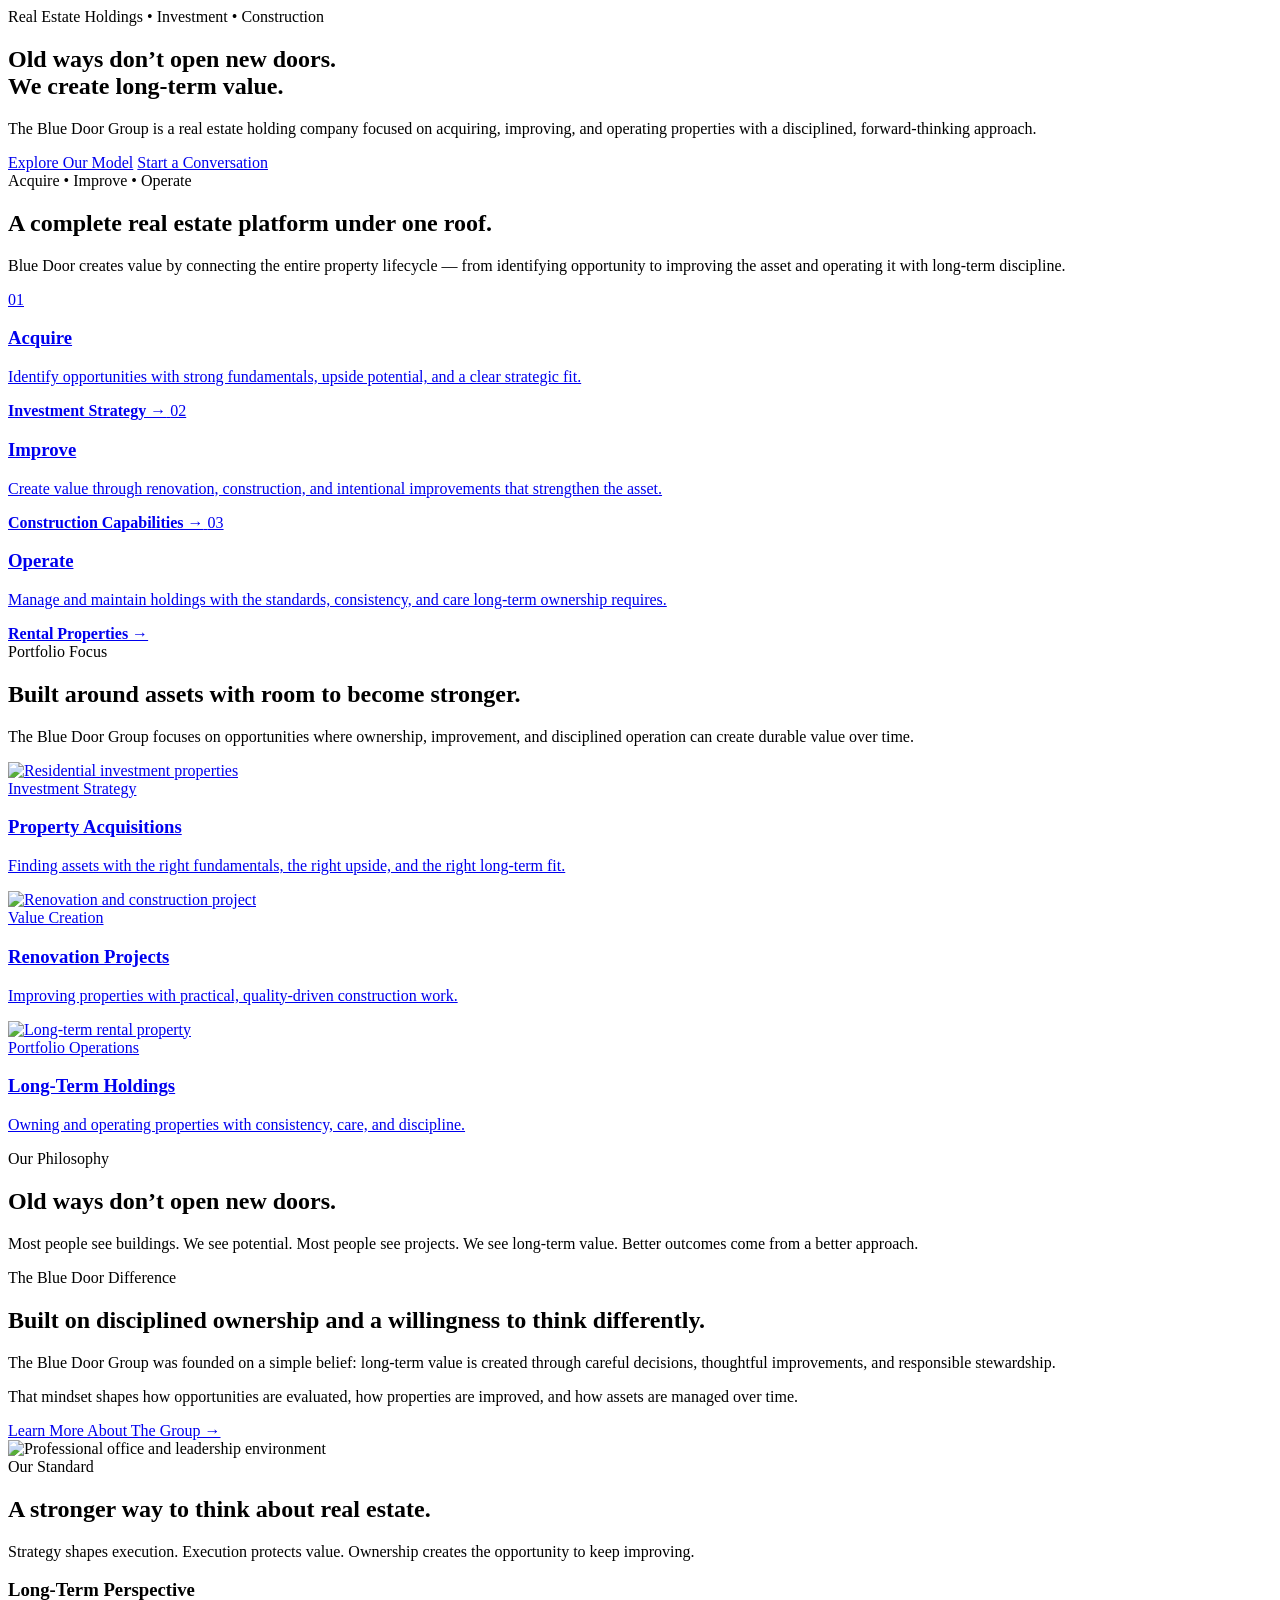
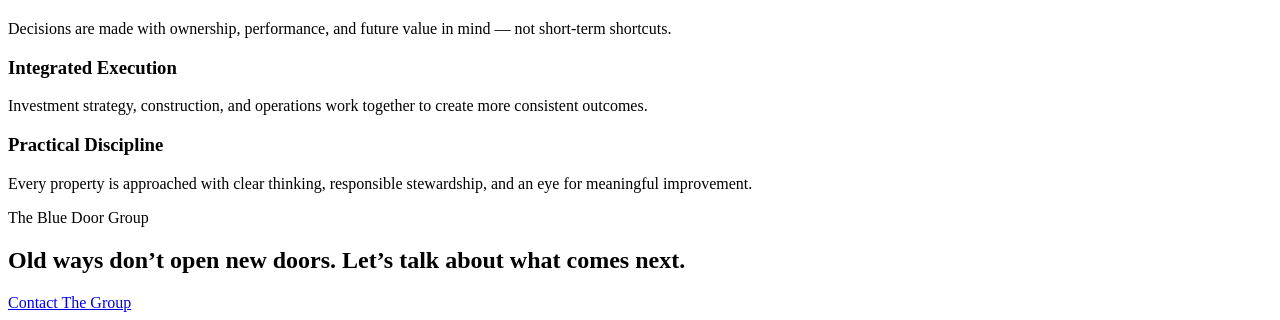
==== index.html @ 1cc9af49 "Refine homepage flow and positioning" ====
<!-- ===== PART 1 START: INDEX.HTML ===== -->
<!DOCTYPE html>
<html lang="en">
<head>
  <meta charset="UTF-8" />
  <meta name="viewport" content="width=device-width, initial-scale=1.0" />
  <title>The Blue Door Group | Real Estate Holdings, Investment & Construction</title>
  <meta name="description" content="The Blue Door Group is a real estate holding company focused on acquiring, improving, and operating properties for long-term value. Old ways don't open new doors." />
  <link rel="stylesheet" href="/thebluedoorgroups/assets/css/styles.css" />
</head>
<body>
  <div id="site-nav"></div>

  <main>
    <section class="hero hero-home">
      <div class="hero-bg"></div>
      <div class="hero-overlay"></div>
      <div class="container hero-content">
        <div class="eyebrow">Real Estate Holdings • Investment • Construction</div>
        <h1><span class="hero-kicker">Old ways don’t open new doors.</span><br>We create long-term value.</h1>
        <p>The Blue Door Group is a real estate holding company focused on acquiring, improving, and operating properties with a disciplined, forward-thinking approach.</p>
        <div class="hero-actions">
          <a href="#model" class="btn btn-primary">Explore Our Model</a>
          <a href="/thebluedoorgroups/contact/" class="btn btn-secondary">Start a Conversation</a>
        </div>
      </div>
    </section>

    <section id="model" class="model-section">
      <div class="container">
        <div class="section-heading centered-heading">
          <span class="eyebrow">Acquire • Improve • Operate</span>
          <h2>A complete real estate platform under one roof.</h2>
          <p>Blue Door creates value by connecting the entire property lifecycle — from identifying opportunity to improving the asset and operating it with long-term discipline.</p>
        </div>
        <div class="model-grid">
          <a href="/thebluedoorgroups/investing/" class="model-card">
            <span>01</span>
            <h3>Acquire</h3>
            <p>Identify opportunities with strong fundamentals, upside potential, and a clear strategic fit.</p>
            <strong>Investment Strategy →</strong>
          </a>
          <a href="/thebluedoorgroups/construction/" class="model-card featured-model">
            <span>02</span>
            <h3>Improve</h3>
            <p>Create value through renovation, construction, and intentional improvements that strengthen the asset.</p>
            <strong>Construction Capabilities →</strong>
          </a>
          <a href="/thebluedoorgroups/rentals/" class="model-card">
            <span>03</span>
            <h3>Operate</h3>
            <p>Manage and maintain holdings with the standards, consistency, and care long-term ownership requires.</p>
            <strong>Rental Properties →</strong>
          </a>
        </div>
      </div>
    </section>

    <section class="section light portfolio-section">
      <div class="container">
        <div class="section-heading">
          <span class="eyebrow">Portfolio Focus</span>
          <h2>Built around assets with room to become stronger.</h2>
          <p>The Blue Door Group focuses on opportunities where ownership, improvement, and disciplined operation can create durable value over time.</p>
        </div>
        <div class="portfolio-grid">
          <a href="/thebluedoorgroups/investing/" class="portfolio-card large-card">
            <img src="https://images.unsplash.com/photo-1448630360428-65456885c650?auto=format&fit=crop&w=1600&q=80" alt="Residential investment properties">
            <div><span>Investment Strategy</span><h3>Property Acquisitions</h3><p>Finding assets with the right fundamentals, the right upside, and the right long-term fit.</p></div>
          </a>
          <a href="/thebluedoorgroups/construction/" class="portfolio-card">
            <img src="https://images.unsplash.com/photo-1504307651254-35680f356dfd?auto=format&fit=crop&w=1200&q=80" alt="Renovation and construction project">
            <div><span>Value Creation</span><h3>Renovation Projects</h3><p>Improving properties with practical, quality-driven construction work.</p></div>
          </a>
          <a href="/thebluedoorgroups/rentals/" class="portfolio-card">
            <img src="https://images.unsplash.com/photo-1600585154526-990dced4db0d?auto=format&fit=crop&w=1200&q=80" alt="Long-term rental property">
            <div><span>Portfolio Operations</span><h3>Long-Term Holdings</h3><p>Owning and operating properties with consistency, care, and discipline.</p></div>
          </a>
        </div>
      </div>
    </section>

    <section class="quote-feature">
      <div class="quote-feature-bg"></div>
      <div class="container quote-feature-content">
        <span class="eyebrow">Our Philosophy</span>
        <h2>Old ways don’t open new doors.</h2>
        <p>Most people see buildings. We see potential. Most people see projects. We see long-term value. Better outcomes come from a better approach.</p>
      </div>
    </section>

    <section class="section leadership-section">
      <div class="container leadership-grid">
        <div class="leadership-copy">
          <span class="eyebrow">The Blue Door Difference</span>
          <h2>Built on disciplined ownership and a willingness to think differently.</h2>
          <p>The Blue Door Group was founded on a simple belief: long-term value is created through careful decisions, thoughtful improvements, and responsible stewardship.</p>
          <p>That mindset shapes how opportunities are evaluated, how properties are improved, and how assets are managed over time.</p>
          <a href="/thebluedoorgroups/about/" class="text-link">Learn More About The Group →</a>
        </div>
        <div class="leadership-image">
          <img src="https://images.unsplash.com/photo-1497366811353-6870744d04b2?auto=format&fit=crop&w=1400&q=80" alt="Professional office and leadership environment">
        </div>
      </div>
    </section>

    <section class="section standards-section">
      <div class="container">
        <div class="section-heading centered-heading">
          <span class="eyebrow">Our Standard</span>
          <h2>A stronger way to think about real estate.</h2>
          <p>Strategy shapes execution. Execution protects value. Ownership creates the opportunity to keep improving.</p>
        </div>
        <div class="trust-grid">
          <div class="trust-card"><h3>Long-Term Perspective</h3><p>Decisions are made with ownership, performance, and future value in mind — not short-term shortcuts.</p></div>
          <div class="trust-card"><h3>Integrated Execution</h3><p>Investment strategy, construction, and operations work together to create more consistent outcomes.</p></div>
          <div class="trust-card"><h3>Practical Discipline</h3><p>Every property is approached with clear thinking, responsible stewardship, and an eye for meaningful improvement.</p></div>
        </div>
      </div>
    </section>

    <section class="cta-band">
      <div class="container cta-inner">
        <div>
          <span class="eyebrow">The Blue Door Group</span>
          <h2>Old ways don’t open new doors. Let’s talk about what comes next.</h2>
        </div>
        <a href="/thebluedoorgroups/contact/" class="btn btn-primary">Contact The Group</a>
      </div>
    </section>
  </main>

  <div id="site-footer"></div>
  <script src="/thebluedoorgroups/assets/js/main.js"></script>
</body>
</html>
<!-- ===== PART 1 END ===== -->
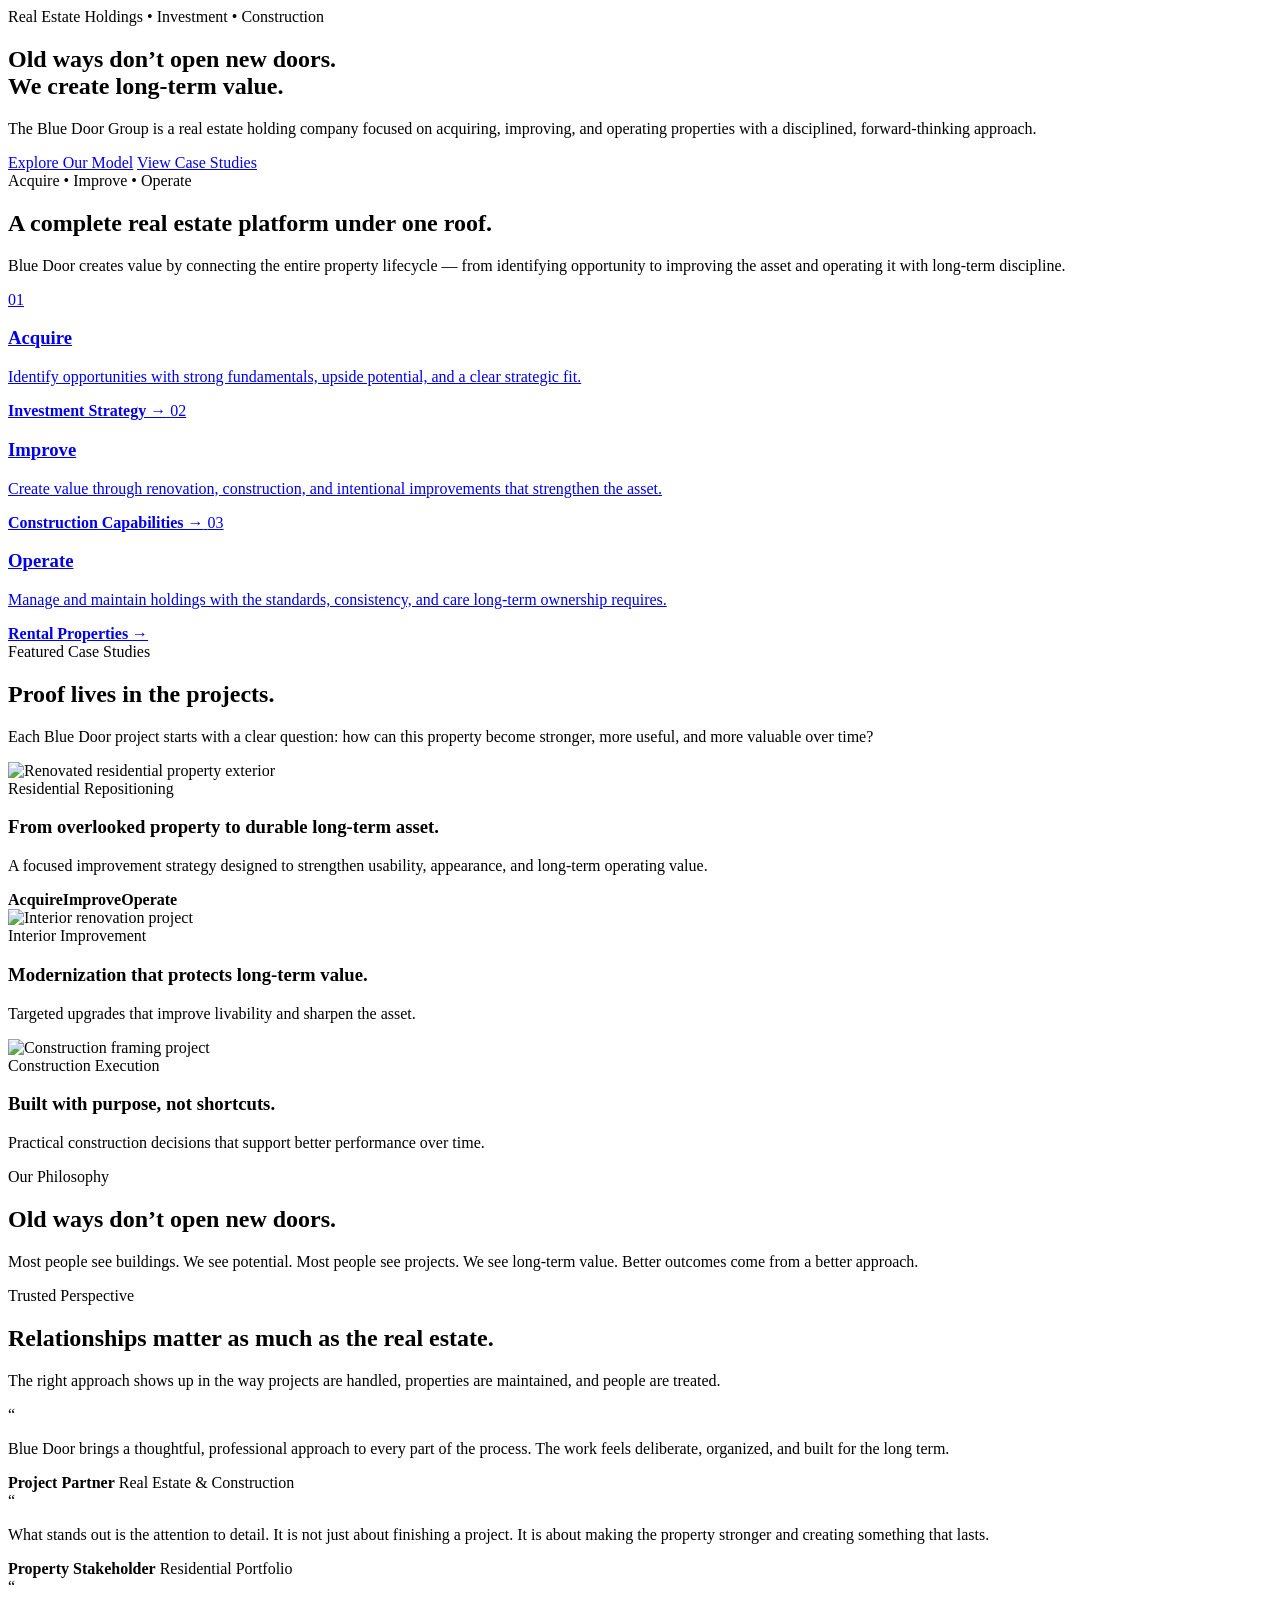
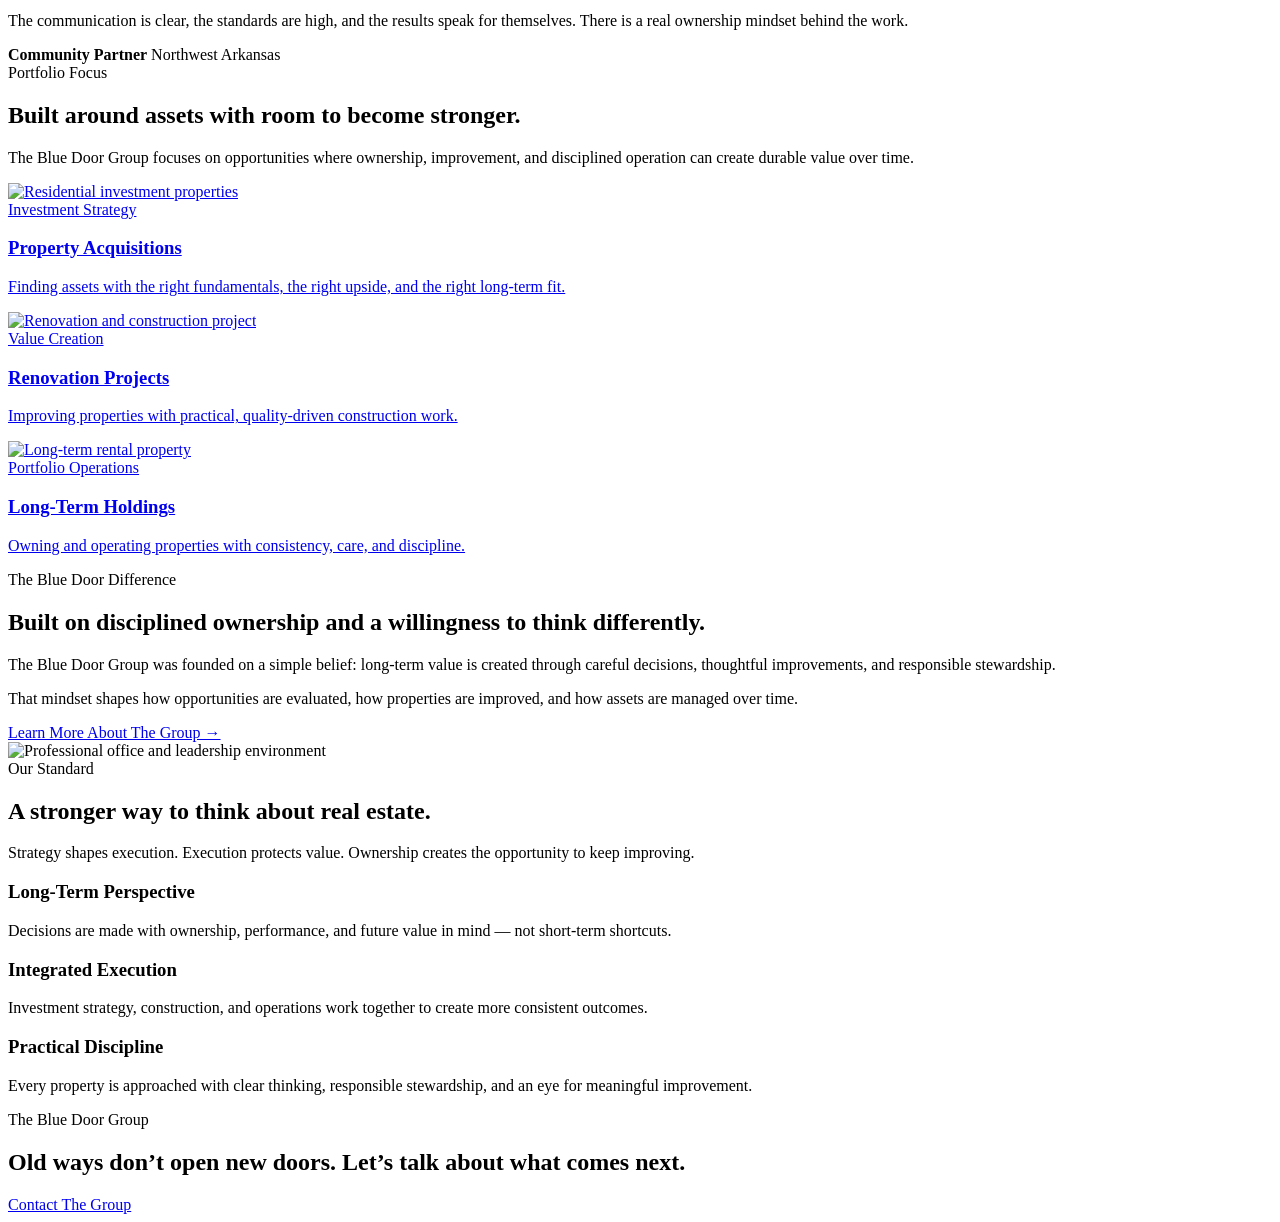
==== commit d9c71492: "Add case studies and testimonials to homepage" ====
--- a/index.html
+++ b/index.html
@@ -21,7 +21,7 @@
         <p>The Blue Door Group is a real estate holding company focused on acquiring, improving, and operating properties with a disciplined, forward-thinking approach.</p>
         <div class="hero-actions">
           <a href="#model" class="btn btn-primary">Explore Our Model</a>
-          <a href="/thebluedoorgroups/contact/" class="btn btn-secondary">Start a Conversation</a>
+          <a href="#case-studies" class="btn btn-secondary">View Case Studies</a>
         </div>
       </div>
     </section>
@@ -56,26 +56,42 @@
       </div>
     </section>
 
-    <section class="section light portfolio-section">
+    <section id="case-studies" class="section case-studies-section">
       <div class="container">
         <div class="section-heading">
-          <span class="eyebrow">Portfolio Focus</span>
-          <h2>Built around assets with room to become stronger.</h2>
-          <p>The Blue Door Group focuses on opportunities where ownership, improvement, and disciplined operation can create durable value over time.</p>
-        </div>
-        <div class="portfolio-grid">
-          <a href="/thebluedoorgroups/investing/" class="portfolio-card large-card">
-            <img src="https://images.unsplash.com/photo-1448630360428-65456885c650?auto=format&fit=crop&w=1600&q=80" alt="Residential investment properties">
-            <div><span>Investment Strategy</span><h3>Property Acquisitions</h3><p>Finding assets with the right fundamentals, the right upside, and the right long-term fit.</p></div>
-          </a>
-          <a href="/thebluedoorgroups/construction/" class="portfolio-card">
-            <img src="https://images.unsplash.com/photo-1504307651254-35680f356dfd?auto=format&fit=crop&w=1200&q=80" alt="Renovation and construction project">
-            <div><span>Value Creation</span><h3>Renovation Projects</h3><p>Improving properties with practical, quality-driven construction work.</p></div>
-          </a>
-          <a href="/thebluedoorgroups/rentals/" class="portfolio-card">
-            <img src="https://images.unsplash.com/photo-1600585154526-990dced4db0d?auto=format&fit=crop&w=1200&q=80" alt="Long-term rental property">
-            <div><span>Portfolio Operations</span><h3>Long-Term Holdings</h3><p>Owning and operating properties with consistency, care, and discipline.</p></div>
-          </a>
+          <span class="eyebrow">Featured Case Studies</span>
+          <h2>Proof lives in the projects.</h2>
+          <p>Each Blue Door project starts with a clear question: how can this property become stronger, more useful, and more valuable over time?</p>
+        </div>
+        <div class="case-grid">
+          <article class="case-card case-card-large">
+            <img src="https://images.unsplash.com/photo-1572120360610-d971b9d7767c?auto=format&fit=crop&w=1500&q=80" alt="Renovated residential property exterior">
+            <div class="case-overlay"></div>
+            <div class="case-content">
+              <span>Residential Repositioning</span>
+              <h3>From overlooked property to durable long-term asset.</h3>
+              <p>A focused improvement strategy designed to strengthen usability, appearance, and long-term operating value.</p>
+              <div class="case-meta"><strong>Acquire</strong><strong>Improve</strong><strong>Operate</strong></div>
+            </div>
+          </article>
+          <article class="case-card">
+            <img src="https://images.unsplash.com/photo-1505693416388-ac5ce068fe85?auto=format&fit=crop&w=1200&q=80" alt="Interior renovation project">
+            <div class="case-overlay"></div>
+            <div class="case-content">
+              <span>Interior Improvement</span>
+              <h3>Modernization that protects long-term value.</h3>
+              <p>Targeted upgrades that improve livability and sharpen the asset.</p>
+            </div>
+          </article>
+          <article class="case-card">
+            <img src="https://images.unsplash.com/photo-1503387762-592deb58ef4e?auto=format&fit=crop&w=1200&q=80" alt="Construction framing project">
+            <div class="case-overlay"></div>
+            <div class="case-content">
+              <span>Construction Execution</span>
+              <h3>Built with purpose, not shortcuts.</h3>
+              <p>Practical construction decisions that support better performance over time.</p>
+            </div>
+          </article>
         </div>
       </div>
     </section>
@@ -86,6 +102,60 @@
         <span class="eyebrow">Our Philosophy</span>
         <h2>Old ways don’t open new doors.</h2>
         <p>Most people see buildings. We see potential. Most people see projects. We see long-term value. Better outcomes come from a better approach.</p>
+      </div>
+    </section>
+
+    <section class="section testimonials-section">
+      <div class="container">
+        <div class="section-heading centered-heading">
+          <span class="eyebrow">Trusted Perspective</span>
+          <h2>Relationships matter as much as the real estate.</h2>
+          <p>The right approach shows up in the way projects are handled, properties are maintained, and people are treated.</p>
+        </div>
+        <div class="testimonial-grid">
+          <article class="testimonial-card">
+            <div class="quote-mark">“</div>
+            <p>Blue Door brings a thoughtful, professional approach to every part of the process. The work feels deliberate, organized, and built for the long term.</p>
+            <strong>Project Partner</strong>
+            <span>Real Estate & Construction</span>
+          </article>
+          <article class="testimonial-card featured-testimonial">
+            <div class="quote-mark">“</div>
+            <p>What stands out is the attention to detail. It is not just about finishing a project. It is about making the property stronger and creating something that lasts.</p>
+            <strong>Property Stakeholder</strong>
+            <span>Residential Portfolio</span>
+          </article>
+          <article class="testimonial-card">
+            <div class="quote-mark">“</div>
+            <p>The communication is clear, the standards are high, and the results speak for themselves. There is a real ownership mindset behind the work.</p>
+            <strong>Community Partner</strong>
+            <span>Northwest Arkansas</span>
+          </article>
+        </div>
+      </div>
+    </section>
+
+    <section class="section light portfolio-section">
+      <div class="container">
+        <div class="section-heading">
+          <span class="eyebrow">Portfolio Focus</span>
+          <h2>Built around assets with room to become stronger.</h2>
+          <p>The Blue Door Group focuses on opportunities where ownership, improvement, and disciplined operation can create durable value over time.</p>
+        </div>
+        <div class="portfolio-grid">
+          <a href="/thebluedoorgroups/investing/" class="portfolio-card large-card">
+            <img src="https://images.unsplash.com/photo-1448630360428-65456885c650?auto=format&fit=crop&w=1600&q=80" alt="Residential investment properties">
+            <div><span>Investment Strategy</span><h3>Property Acquisitions</h3><p>Finding assets with the right fundamentals, the right upside, and the right long-term fit.</p></div>
+          </a>
+          <a href="/thebluedoorgroups/construction/" class="portfolio-card">
+            <img src="https://images.unsplash.com/photo-1504307651254-35680f356dfd?auto=format&fit=crop&w=1200&q=80" alt="Renovation and construction project">
+            <div><span>Value Creation</span><h3>Renovation Projects</h3><p>Improving properties with practical, quality-driven construction work.</p></div>
+          </a>
+          <a href="/thebluedoorgroups/rentals/" class="portfolio-card">
+            <img src="https://images.unsplash.com/photo-1600585154526-990dced4db0d?auto=format&fit=crop&w=1200&q=80" alt="Long-term rental property">
+            <div><span>Portfolio Operations</span><h3>Long-Term Holdings</h3><p>Owning and operating properties with consistency, care, and discipline.</p></div>
+          </a>
+        </div>
       </div>
     </section>
 
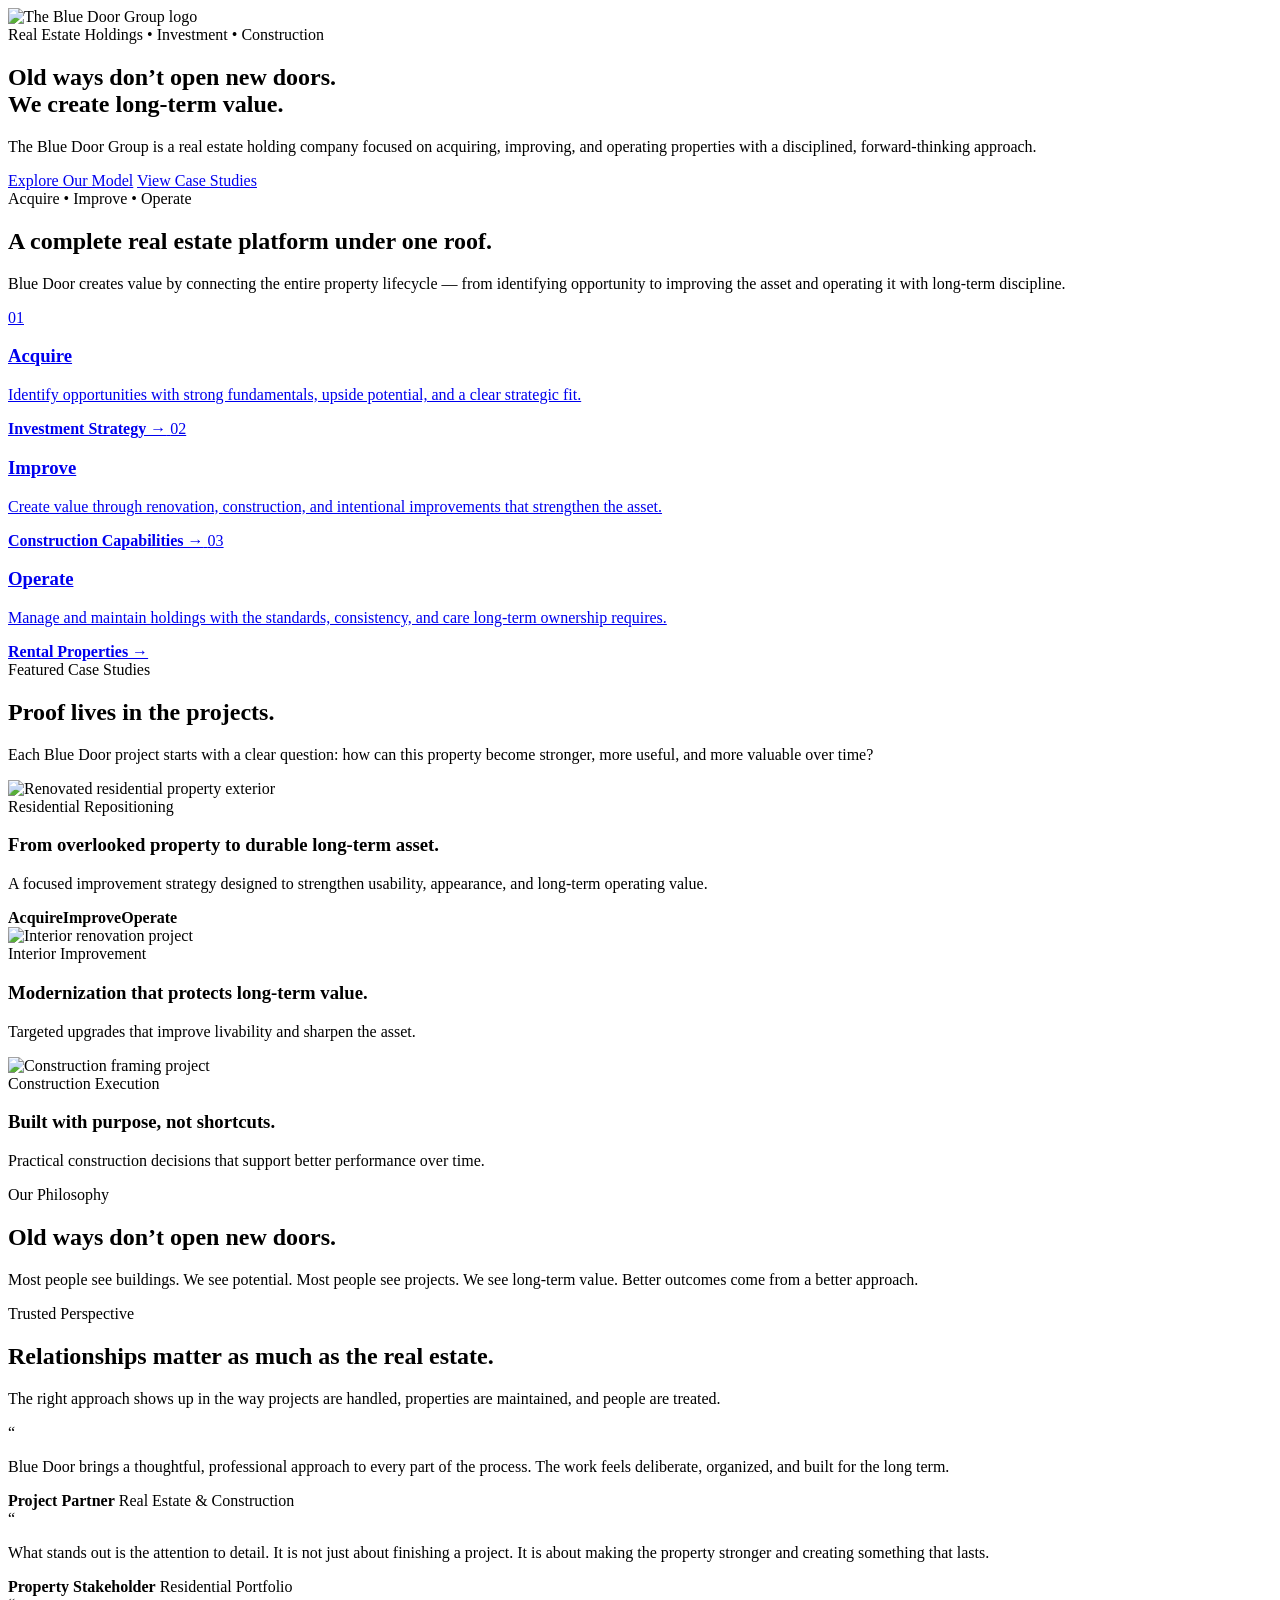
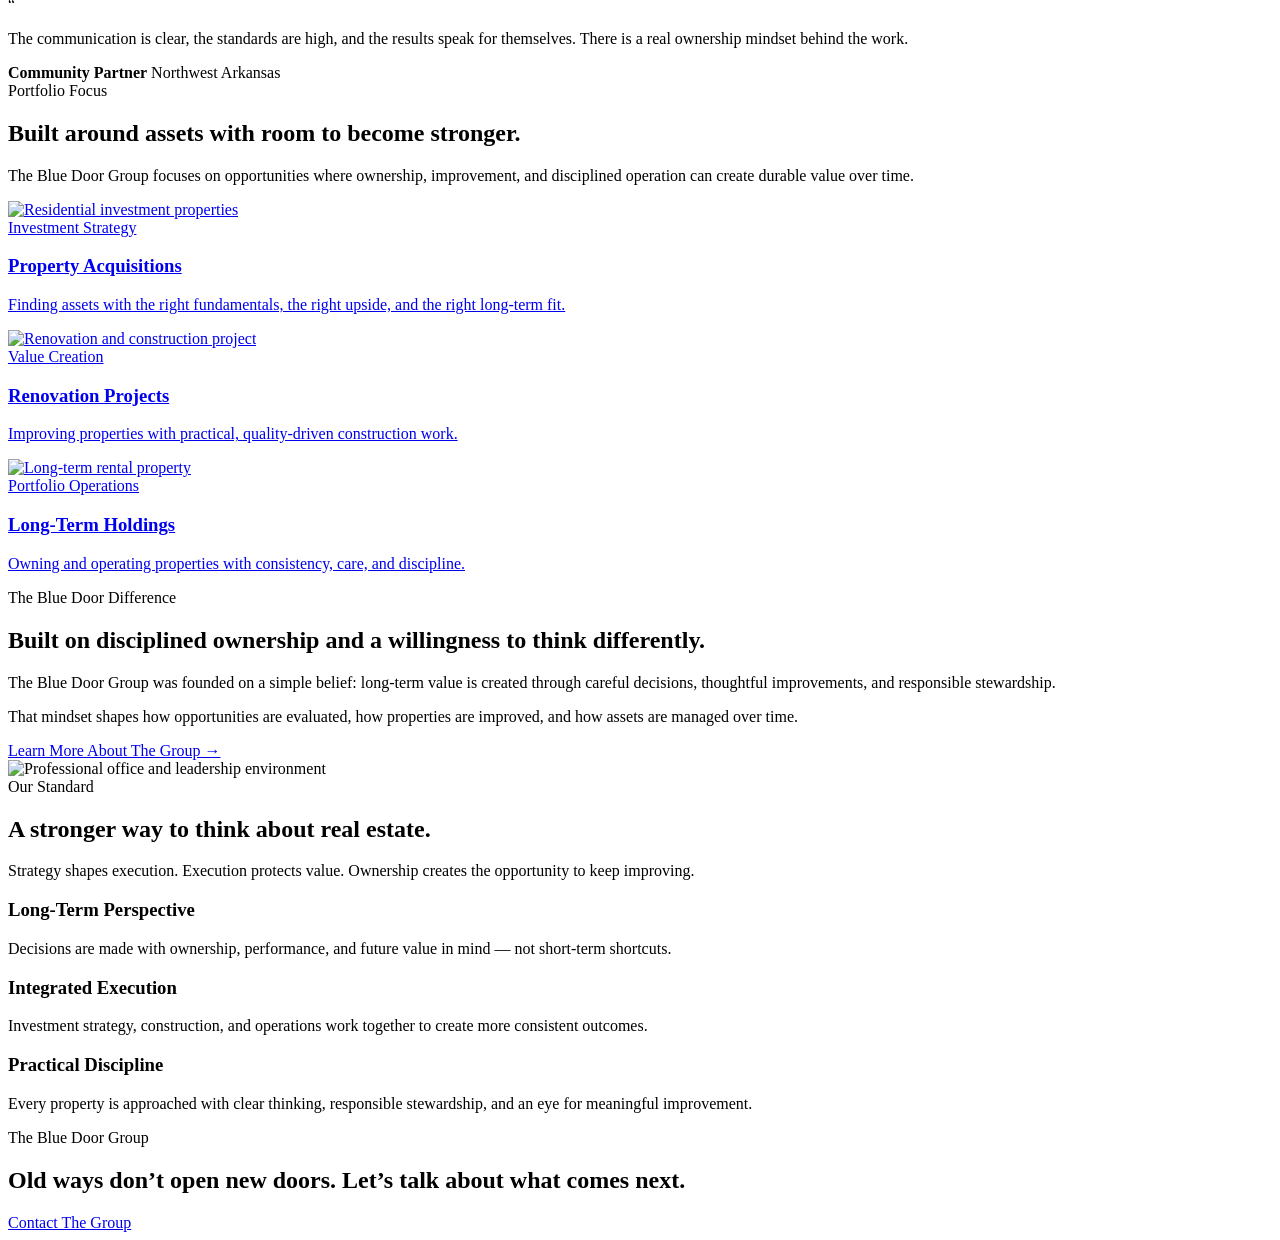
==== commit c01be15c: "Add prominent homepage brand mark" ====
--- a/index.html
+++ b/index.html
@@ -16,6 +16,7 @@
       <div class="hero-bg"></div>
       <div class="hero-overlay"></div>
       <div class="container hero-content">
+        <img class="hero-logo" src="/thebluedoorgroups/assets/logo.png" alt="The Blue Door Group logo">
         <div class="eyebrow">Real Estate Holdings • Investment • Construction</div>
         <h1><span class="hero-kicker">Old ways don’t open new doors.</span><br>We create long-term value.</h1>
         <p>The Blue Door Group is a real estate holding company focused on acquiring, improving, and operating properties with a disciplined, forward-thinking approach.</p>
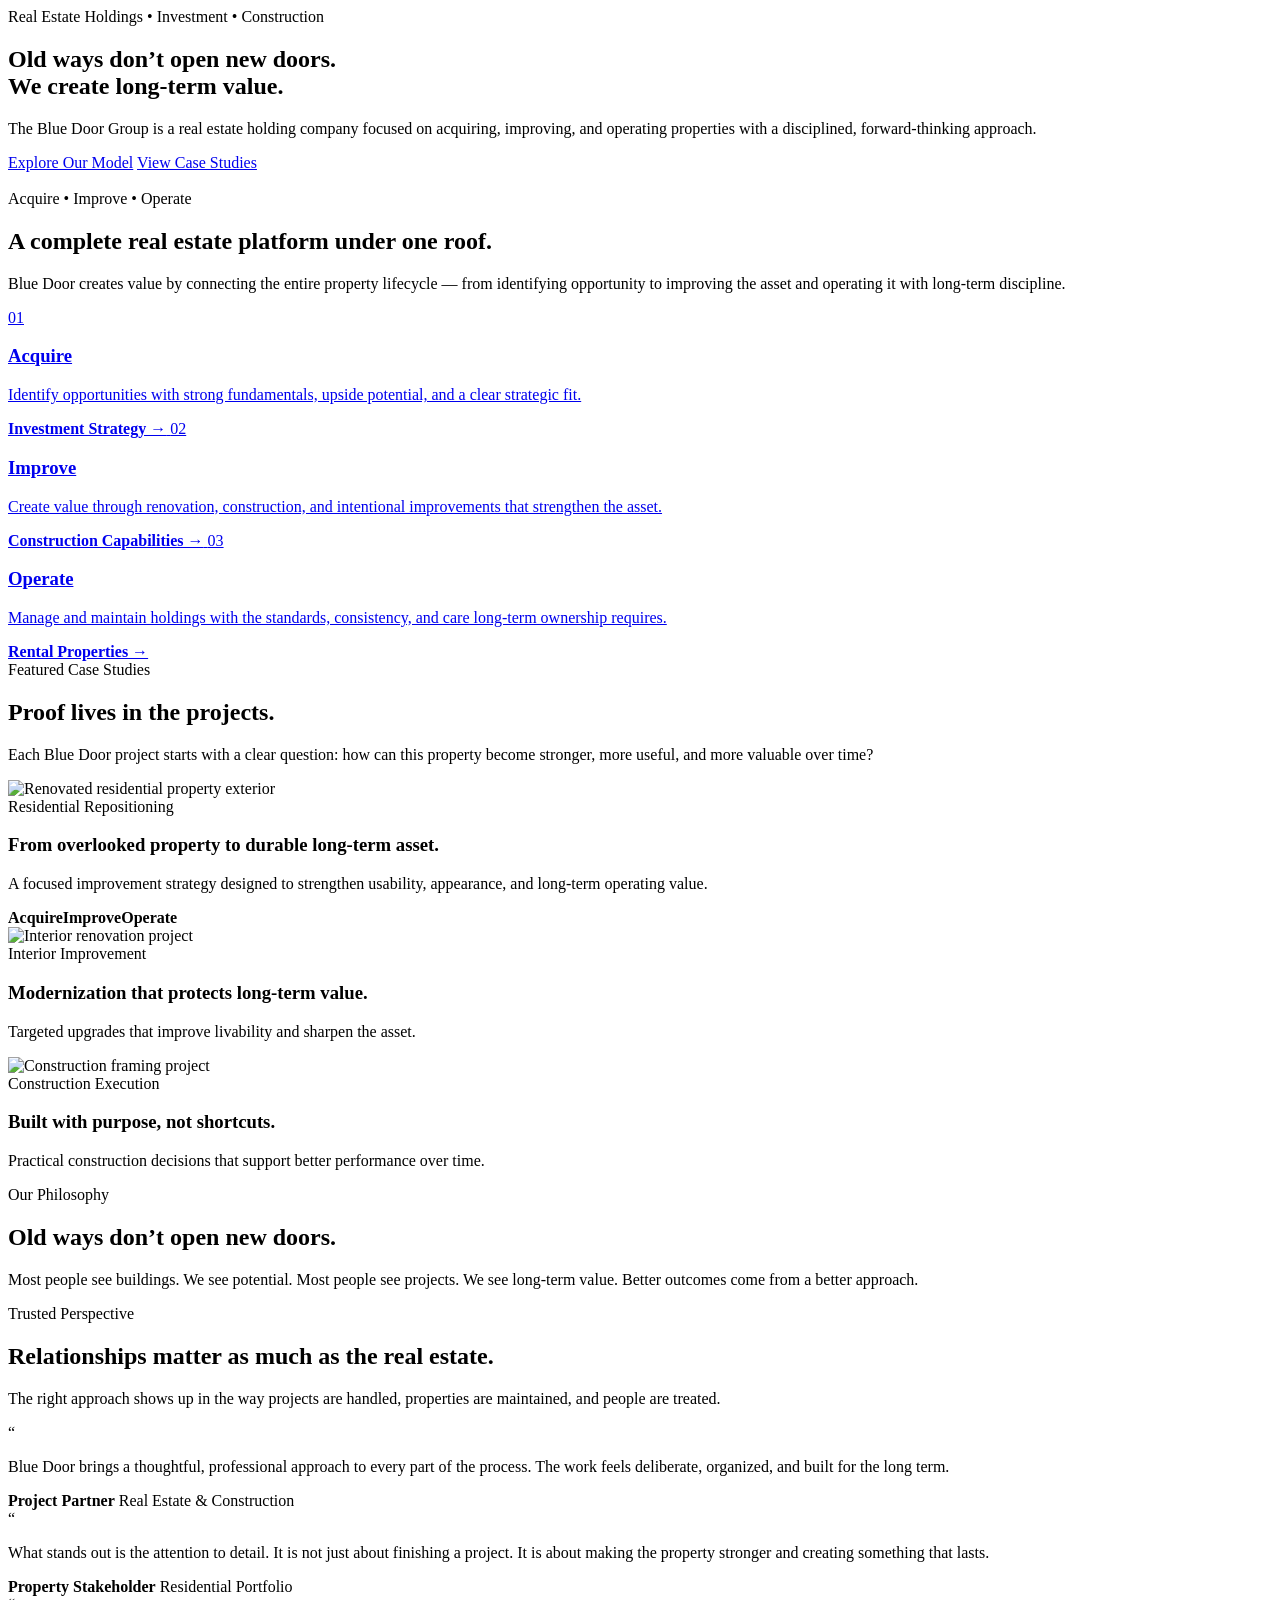
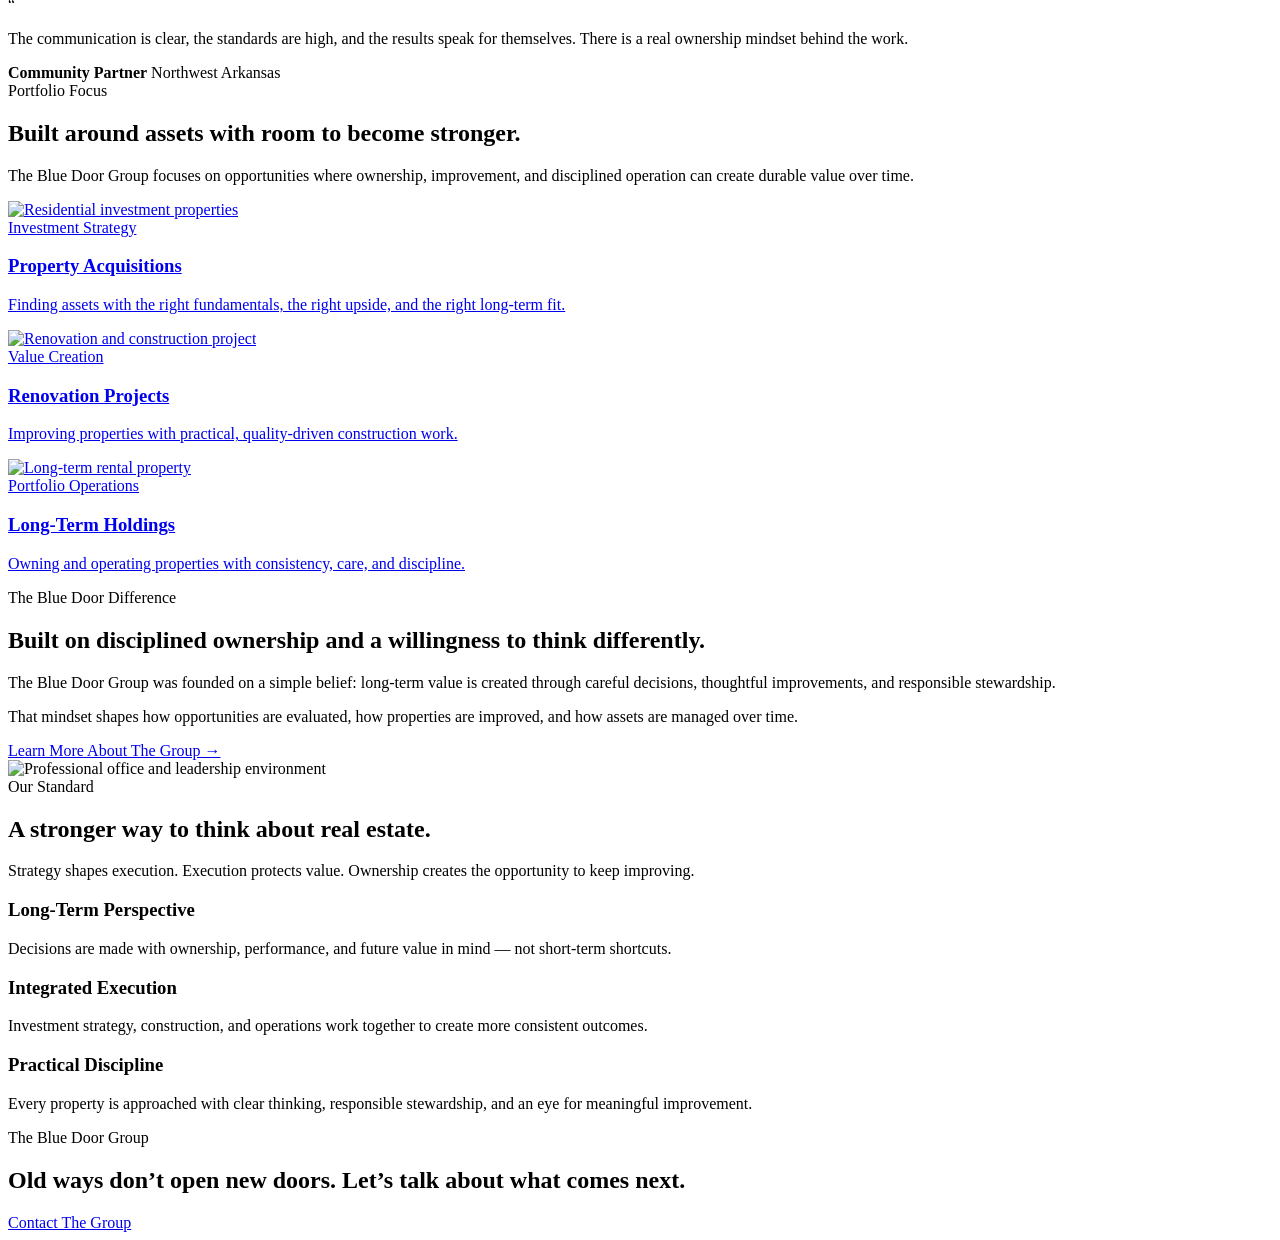
==== commit db0f775e: "Refine hero logo placement and simplify nav branding" ====
--- a/index.html
+++ b/index.html
@@ -15,14 +15,18 @@
     <section class="hero hero-home">
       <div class="hero-bg"></div>
       <div class="hero-overlay"></div>
-      <div class="container hero-content">
-        <img class="hero-logo" src="/thebluedoorgroups/assets/logo.png" alt="The Blue Door Group logo">
-        <div class="eyebrow">Real Estate Holdings • Investment • Construction</div>
-        <h1><span class="hero-kicker">Old ways don’t open new doors.</span><br>We create long-term value.</h1>
-        <p>The Blue Door Group is a real estate holding company focused on acquiring, improving, and operating properties with a disciplined, forward-thinking approach.</p>
-        <div class="hero-actions">
-          <a href="#model" class="btn btn-primary">Explore Our Model</a>
-          <a href="#case-studies" class="btn btn-secondary">View Case Studies</a>
+      <div class="container hero-layout">
+        <div class="hero-copy">
+          <div class="eyebrow">Real Estate Holdings • Investment • Construction</div>
+          <h1><span class="hero-kicker">Old ways don’t open new doors.</span><br>We create long-term value.</h1>
+          <p>The Blue Door Group is a real estate holding company focused on acquiring, improving, and operating properties with a disciplined, forward-thinking approach.</p>
+          <div class="hero-actions">
+            <a href="#model" class="btn btn-primary">Explore Our Model</a>
+            <a href="#case-studies" class="btn btn-secondary">View Case Studies</a>
+          </div>
+        </div>
+        <div class="hero-brand-panel" aria-hidden="true">
+          <img class="hero-logo" src="/thebluedoorgroups/assets/logo.png" alt="">
         </div>
       </div>
     </section>
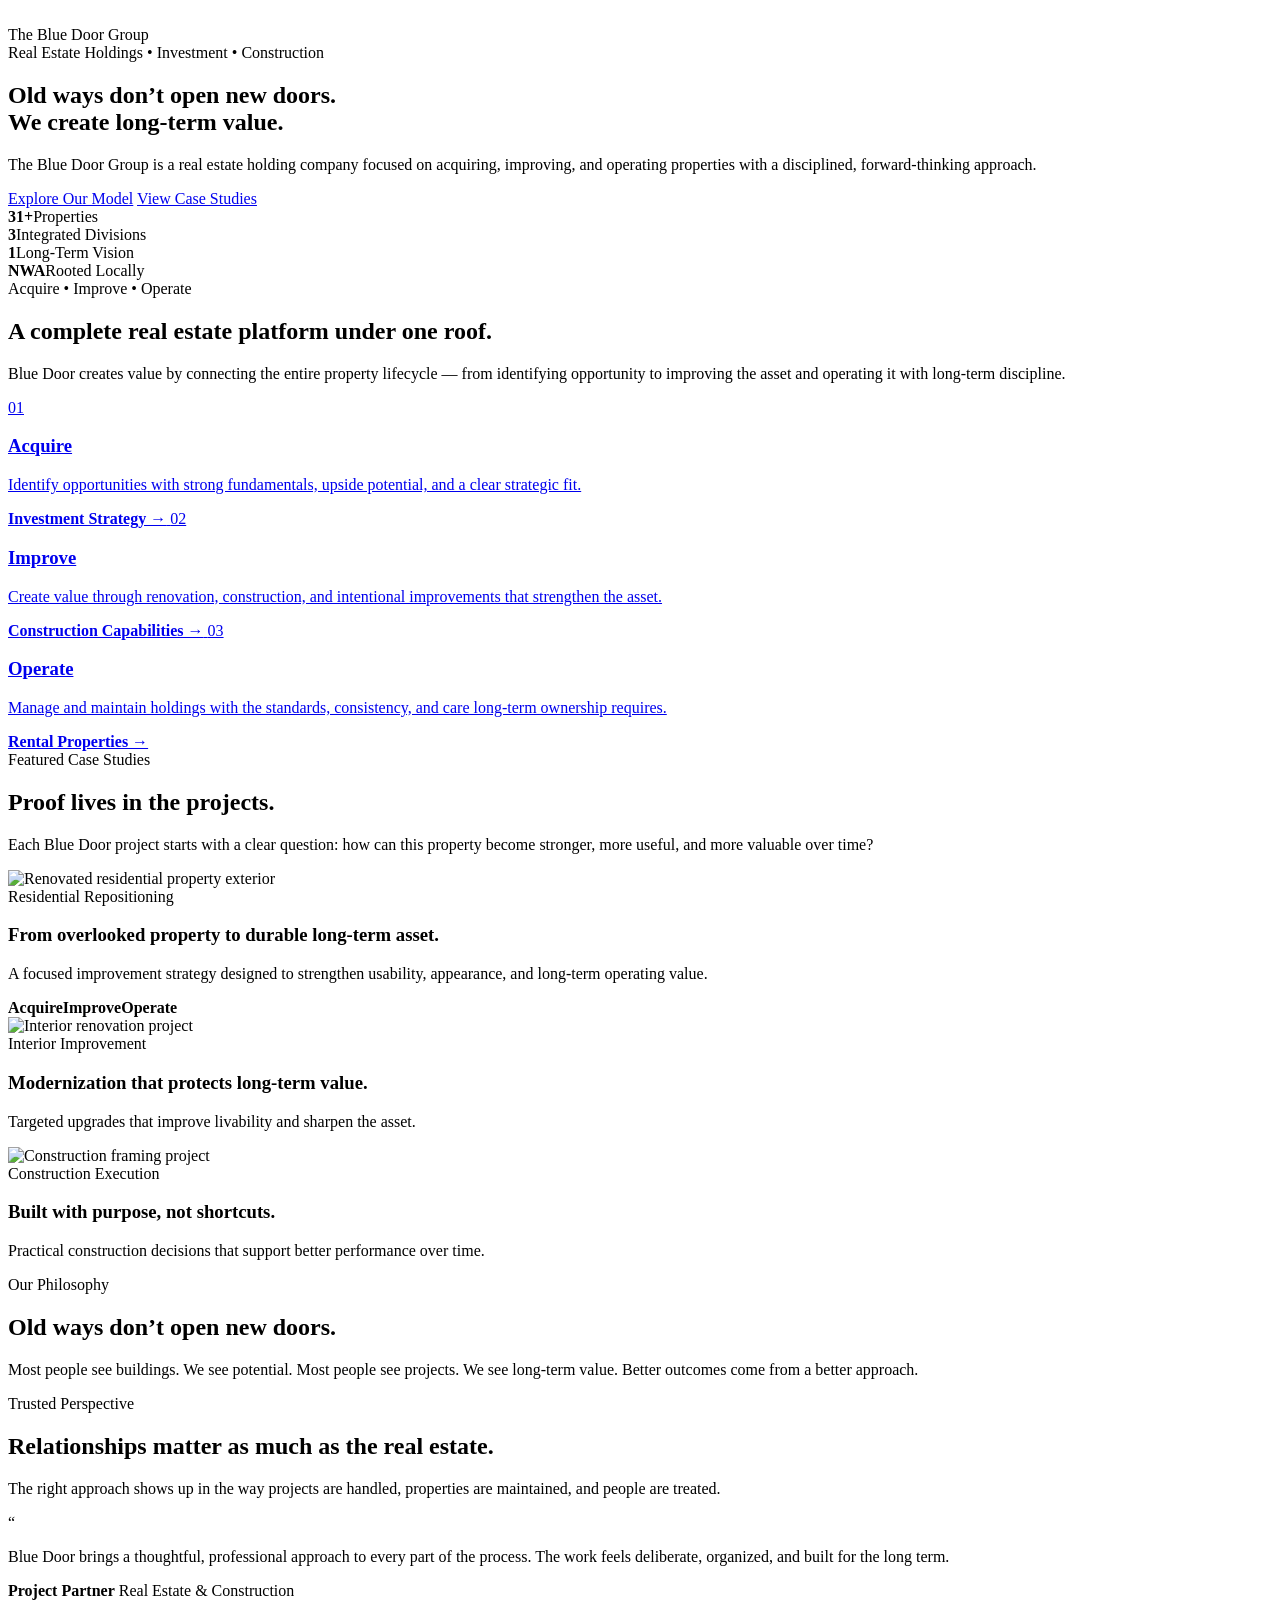
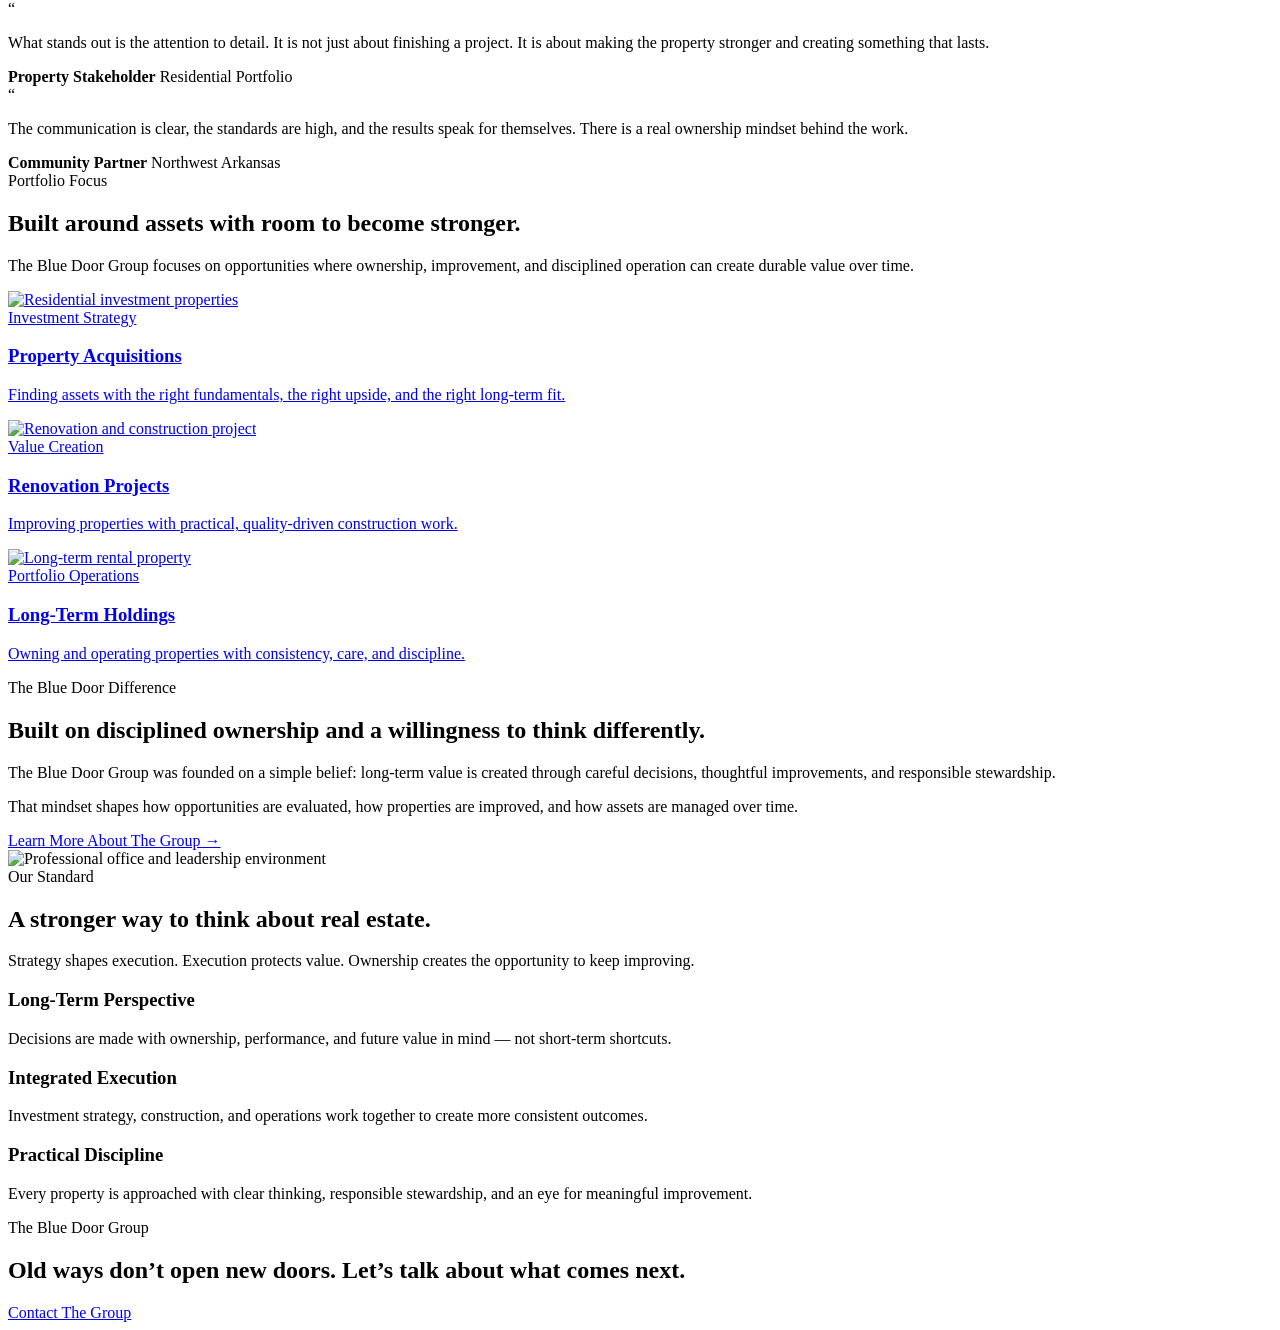
==== commit 096480cc: "Add hero branding watermark and credibility stats" ====
--- a/index.html
+++ b/index.html
@@ -15,8 +15,10 @@
     <section class="hero hero-home">
       <div class="hero-bg"></div>
       <div class="hero-overlay"></div>
+      <img class="hero-watermark" src="/thebluedoorgroups/assets/logo.png" alt="" aria-hidden="true">
       <div class="container hero-layout">
         <div class="hero-copy">
+          <div class="hero-company">The Blue Door Group</div>
           <div class="eyebrow">Real Estate Holdings • Investment • Construction</div>
           <h1><span class="hero-kicker">Old ways don’t open new doors.</span><br>We create long-term value.</h1>
           <p>The Blue Door Group is a real estate holding company focused on acquiring, improving, and operating properties with a disciplined, forward-thinking approach.</p>
@@ -25,8 +27,13 @@
             <a href="#case-studies" class="btn btn-secondary">View Case Studies</a>
           </div>
         </div>
-        <div class="hero-brand-panel" aria-hidden="true">
-          <img class="hero-logo" src="/thebluedoorgroups/assets/logo.png" alt="">
+      </div>
+      <div class="hero-stats-wrap">
+        <div class="container hero-stats">
+          <div><strong>31+</strong><span>Properties</span></div>
+          <div><strong>3</strong><span>Integrated Divisions</span></div>
+          <div><strong>1</strong><span>Long-Term Vision</span></div>
+          <div><strong>NWA</strong><span>Rooted Locally</span></div>
         </div>
       </div>
     </section>
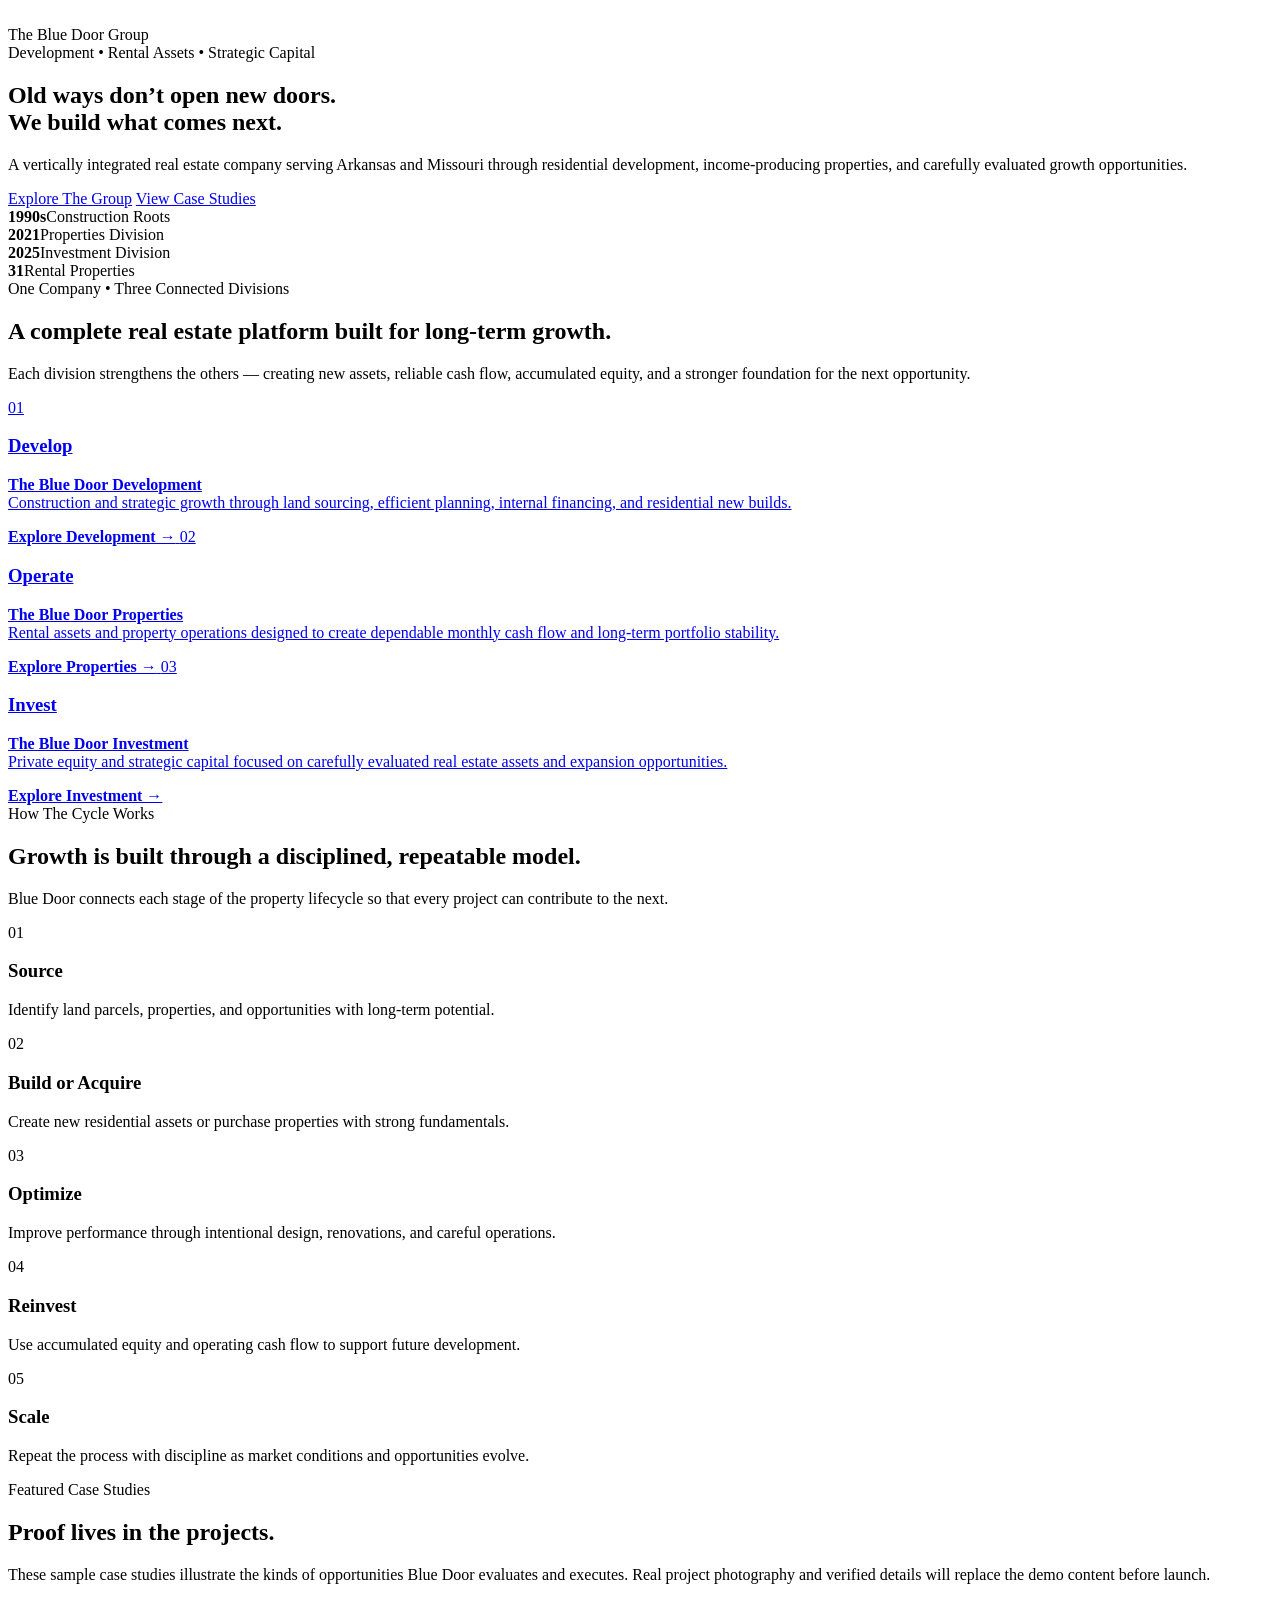
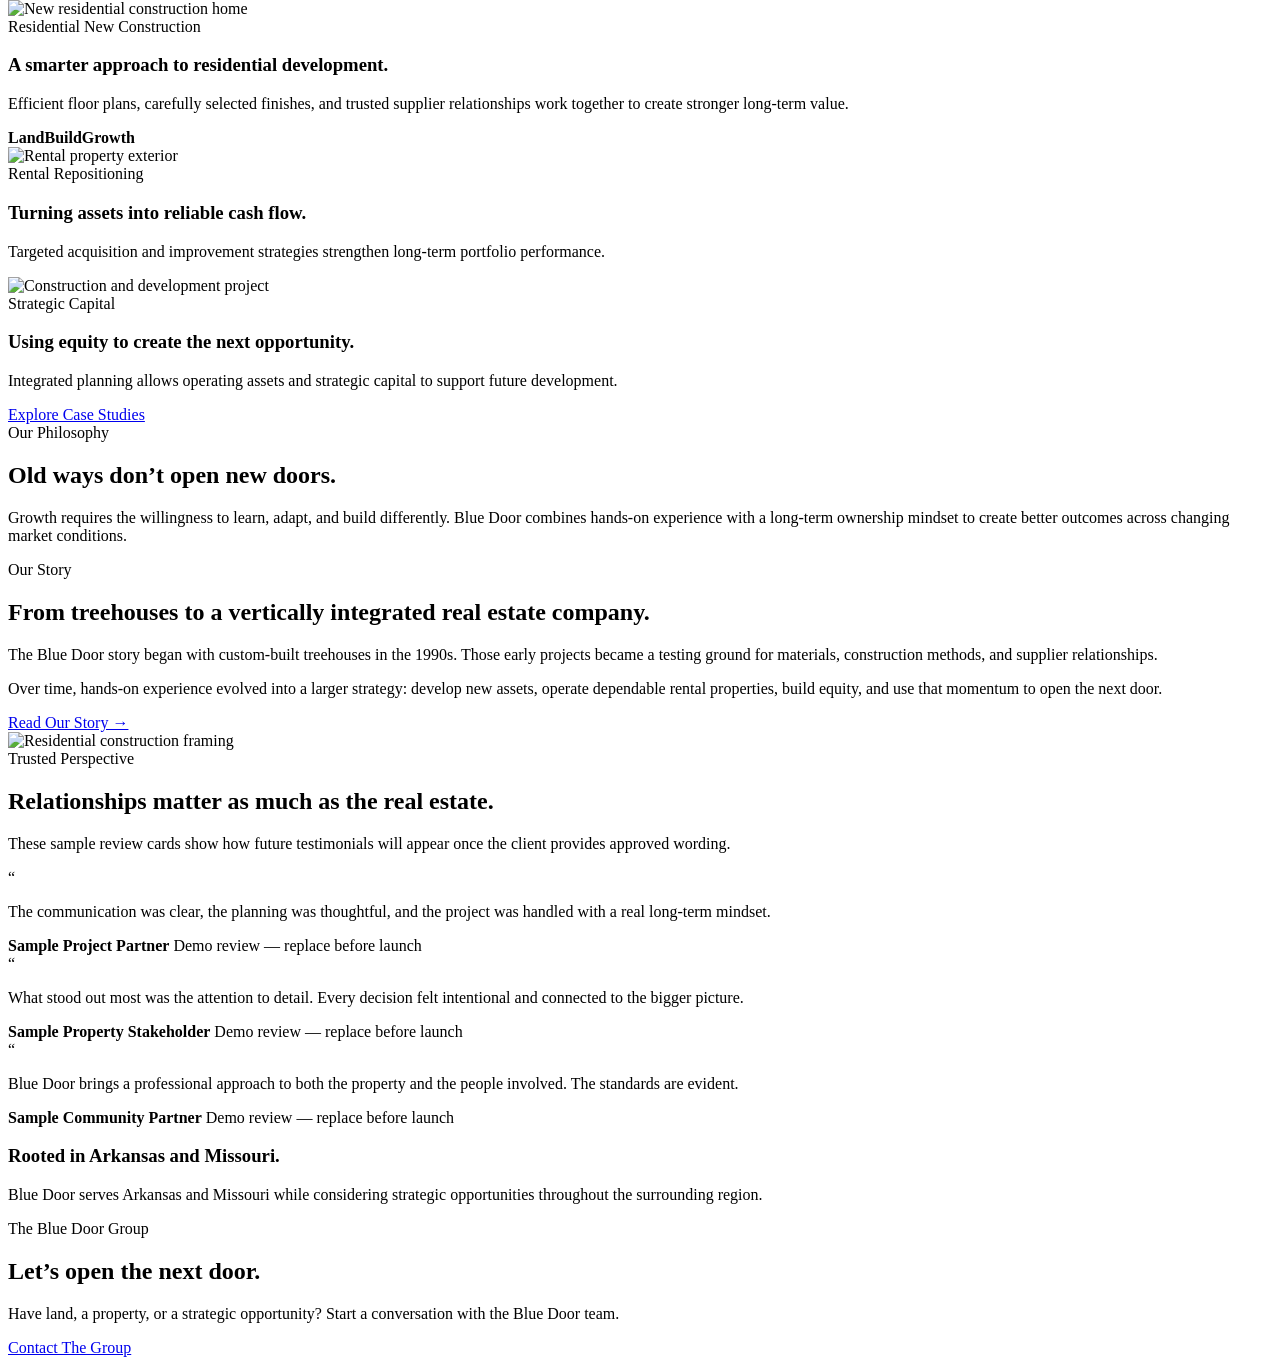
==== commit 2e8b83e5: "Rebuild homepage around Blue Door divisions and story" ====
--- a/index.html
+++ b/index.html
@@ -1,12 +1,12 @@
-<!-- ===== PART 1 START: INDEX.HTML ===== -->
 <!DOCTYPE html>
 <html lang="en">
 <head>
   <meta charset="UTF-8" />
   <meta name="viewport" content="width=device-width, initial-scale=1.0" />
-  <title>The Blue Door Group | Real Estate Holdings, Investment & Construction</title>
-  <meta name="description" content="The Blue Door Group is a real estate holding company focused on acquiring, improving, and operating properties for long-term value. Old ways don't open new doors." />
+  <title>The Blue Door Group | Development, Properties & Strategic Capital</title>
+  <meta name="description" content="The Blue Door Group is a vertically integrated real estate company serving Arkansas and Missouri through development, rental assets, and strategic investment capital." />
   <link rel="stylesheet" href="/thebluedoorgroups/assets/css/styles.css" />
+  <link rel="stylesheet" href="/thebluedoorgroups/assets/css/site-overrides.css" />
 </head>
 <body>
   <div id="site-nav"></div>
@@ -19,21 +19,21 @@
       <div class="container hero-layout">
         <div class="hero-copy">
           <div class="hero-company">The Blue Door Group</div>
-          <div class="eyebrow">Real Estate Holdings • Investment • Construction</div>
-          <h1><span class="hero-kicker">Old ways don’t open new doors.</span><br>We create long-term value.</h1>
-          <p>The Blue Door Group is a real estate holding company focused on acquiring, improving, and operating properties with a disciplined, forward-thinking approach.</p>
+          <div class="eyebrow">Development • Rental Assets • Strategic Capital</div>
+          <h1><span class="hero-kicker">Old ways don’t open new doors.</span><br>We build what comes next.</h1>
+          <p>A vertically integrated real estate company serving Arkansas and Missouri through residential development, income-producing properties, and carefully evaluated growth opportunities.</p>
           <div class="hero-actions">
-            <a href="#model" class="btn btn-primary">Explore Our Model</a>
-            <a href="#case-studies" class="btn btn-secondary">View Case Studies</a>
+            <a href="#model" class="btn btn-primary">Explore The Group</a>
+            <a href="/thebluedoorgroups/case-studies/" class="btn btn-secondary">View Case Studies</a>
           </div>
         </div>
       </div>
       <div class="hero-stats-wrap">
         <div class="container hero-stats">
-          <div><strong>31+</strong><span>Properties</span></div>
-          <div><strong>3</strong><span>Integrated Divisions</span></div>
-          <div><strong>1</strong><span>Long-Term Vision</span></div>
-          <div><strong>NWA</strong><span>Rooted Locally</span></div>
+          <div><strong>1990s</strong><span>Construction Roots</span></div>
+          <div><strong>2021</strong><span>Properties Division</span></div>
+          <div><strong>2025</strong><span>Investment Division</span></div>
+          <div><strong>31</strong><span>Rental Properties</span></div>
         </div>
       </div>
     </section>
@@ -41,29 +41,47 @@
     <section id="model" class="model-section">
       <div class="container">
         <div class="section-heading centered-heading">
-          <span class="eyebrow">Acquire • Improve • Operate</span>
-          <h2>A complete real estate platform under one roof.</h2>
-          <p>Blue Door creates value by connecting the entire property lifecycle — from identifying opportunity to improving the asset and operating it with long-term discipline.</p>
-        </div>
+          <span class="eyebrow">One Company • Three Connected Divisions</span>
+          <h2>A complete real estate platform built for long-term growth.</h2>
+          <p>Each division strengthens the others — creating new assets, reliable cash flow, accumulated equity, and a stronger foundation for the next opportunity.</p>
+        </div>
+
         <div class="model-grid">
-          <a href="/thebluedoorgroups/investing/" class="model-card">
+          <a href="/thebluedoorgroups/development/" class="model-card">
             <span>01</span>
-            <h3>Acquire</h3>
-            <p>Identify opportunities with strong fundamentals, upside potential, and a clear strategic fit.</p>
-            <strong>Investment Strategy →</strong>
+            <h3>Develop</h3>
+            <p><strong>The Blue Door Development</strong><br>Construction and strategic growth through land sourcing, efficient planning, internal financing, and residential new builds.</p>
+            <strong>Explore Development →</strong>
           </a>
-          <a href="/thebluedoorgroups/construction/" class="model-card featured-model">
+          <a href="/thebluedoorgroups/properties/" class="model-card featured-model">
             <span>02</span>
-            <h3>Improve</h3>
-            <p>Create value through renovation, construction, and intentional improvements that strengthen the asset.</p>
-            <strong>Construction Capabilities →</strong>
+            <h3>Operate</h3>
+            <p><strong>The Blue Door Properties</strong><br>Rental assets and property operations designed to create dependable monthly cash flow and long-term portfolio stability.</p>
+            <strong>Explore Properties →</strong>
           </a>
-          <a href="/thebluedoorgroups/rentals/" class="model-card">
+          <a href="/thebluedoorgroups/investment/" class="model-card">
             <span>03</span>
-            <h3>Operate</h3>
-            <p>Manage and maintain holdings with the standards, consistency, and care long-term ownership requires.</p>
-            <strong>Rental Properties →</strong>
+            <h3>Invest</h3>
+            <p><strong>The Blue Door Investment</strong><br>Private equity and strategic capital focused on carefully evaluated real estate assets and expansion opportunities.</p>
+            <strong>Explore Investment →</strong>
           </a>
+        </div>
+      </div>
+    </section>
+
+    <section class="section light">
+      <div class="container">
+        <div class="section-heading centered-heading">
+          <span class="eyebrow">How The Cycle Works</span>
+          <h2>Growth is built through a disciplined, repeatable model.</h2>
+          <p>Blue Door connects each stage of the property lifecycle so that every project can contribute to the next.</p>
+        </div>
+        <div class="process-grid">
+          <article class="process-card"><span>01</span><h3>Source</h3><p>Identify land parcels, properties, and opportunities with long-term potential.</p></article>
+          <article class="process-card"><span>02</span><h3>Build or Acquire</h3><p>Create new residential assets or purchase properties with strong fundamentals.</p></article>
+          <article class="process-card"><span>03</span><h3>Optimize</h3><p>Improve performance through intentional design, renovations, and careful operations.</p></article>
+          <article class="process-card"><span>04</span><h3>Reinvest</h3><p>Use accumulated equity and operating cash flow to support future development.</p></article>
+          <article class="process-card"><span>05</span><h3>Scale</h3><p>Repeat the process with discipline as market conditions and opportunities evolve.</p></article>
         </div>
       </div>
     </section>
@@ -73,37 +91,40 @@
         <div class="section-heading">
           <span class="eyebrow">Featured Case Studies</span>
           <h2>Proof lives in the projects.</h2>
-          <p>Each Blue Door project starts with a clear question: how can this property become stronger, more useful, and more valuable over time?</p>
+          <p>These sample case studies illustrate the kinds of opportunities Blue Door evaluates and executes. Real project photography and verified details will replace the demo content before launch.</p>
         </div>
         <div class="case-grid">
           <article class="case-card case-card-large">
-            <img src="https://images.unsplash.com/photo-1572120360610-d971b9d7767c?auto=format&fit=crop&w=1500&q=80" alt="Renovated residential property exterior">
+            <img src="https://images.unsplash.com/photo-1600585154340-be6161a56a0c?auto=format&fit=crop&w=1500&q=80" alt="New residential construction home">
             <div class="case-overlay"></div>
             <div class="case-content">
-              <span>Residential Repositioning</span>
-              <h3>From overlooked property to durable long-term asset.</h3>
-              <p>A focused improvement strategy designed to strengthen usability, appearance, and long-term operating value.</p>
-              <div class="case-meta"><strong>Acquire</strong><strong>Improve</strong><strong>Operate</strong></div>
+              <span>Residential New Construction</span>
+              <h3>A smarter approach to residential development.</h3>
+              <p>Efficient floor plans, carefully selected finishes, and trusted supplier relationships work together to create stronger long-term value.</p>
+              <div class="case-meta"><strong>Land</strong><strong>Build</strong><strong>Growth</strong></div>
             </div>
           </article>
           <article class="case-card">
-            <img src="https://images.unsplash.com/photo-1505693416388-ac5ce068fe85?auto=format&fit=crop&w=1200&q=80" alt="Interior renovation project">
+            <img src="https://images.unsplash.com/photo-1564013799919-ab600027ffc6?auto=format&fit=crop&w=1200&q=80" alt="Rental property exterior">
             <div class="case-overlay"></div>
             <div class="case-content">
-              <span>Interior Improvement</span>
-              <h3>Modernization that protects long-term value.</h3>
-              <p>Targeted upgrades that improve livability and sharpen the asset.</p>
+              <span>Rental Repositioning</span>
+              <h3>Turning assets into reliable cash flow.</h3>
+              <p>Targeted acquisition and improvement strategies strengthen long-term portfolio performance.</p>
             </div>
           </article>
           <article class="case-card">
-            <img src="https://images.unsplash.com/photo-1503387762-592deb58ef4e?auto=format&fit=crop&w=1200&q=80" alt="Construction framing project">
+            <img src="https://images.unsplash.com/photo-1504307651254-35680f356dfd?auto=format&fit=crop&w=1200&q=80" alt="Construction and development project">
             <div class="case-overlay"></div>
             <div class="case-content">
-              <span>Construction Execution</span>
-              <h3>Built with purpose, not shortcuts.</h3>
-              <p>Practical construction decisions that support better performance over time.</p>
+              <span>Strategic Capital</span>
+              <h3>Using equity to create the next opportunity.</h3>
+              <p>Integrated planning allows operating assets and strategic capital to support future development.</p>
             </div>
           </article>
+        </div>
+        <div class="case-more">
+          <a href="/thebluedoorgroups/case-studies/" class="btn btn-light">Explore Case Studies</a>
         </div>
       </div>
     </section>
@@ -113,7 +134,22 @@
       <div class="container quote-feature-content">
         <span class="eyebrow">Our Philosophy</span>
         <h2>Old ways don’t open new doors.</h2>
-        <p>Most people see buildings. We see potential. Most people see projects. We see long-term value. Better outcomes come from a better approach.</p>
+        <p>Growth requires the willingness to learn, adapt, and build differently. Blue Door combines hands-on experience with a long-term ownership mindset to create better outcomes across changing market conditions.</p>
+      </div>
+    </section>
+
+    <section class="section story-preview">
+      <div class="container story-grid">
+        <div class="story-copy">
+          <span class="eyebrow">Our Story</span>
+          <h2>From treehouses to a vertically integrated real estate company.</h2>
+          <p>The Blue Door story began with custom-built treehouses in the 1990s. Those early projects became a testing ground for materials, construction methods, and supplier relationships.</p>
+          <p>Over time, hands-on experience evolved into a larger strategy: develop new assets, operate dependable rental properties, build equity, and use that momentum to open the next door.</p>
+          <a href="/thebluedoorgroups/our-story/" class="text-link">Read Our Story →</a>
+        </div>
+        <div class="story-image">
+          <img src="https://images.unsplash.com/photo-1503387762-592deb58ef4e?auto=format&fit=crop&w=1400&q=80" alt="Residential construction framing">
+        </div>
       </div>
     </section>
 
@@ -122,82 +158,35 @@
         <div class="section-heading centered-heading">
           <span class="eyebrow">Trusted Perspective</span>
           <h2>Relationships matter as much as the real estate.</h2>
-          <p>The right approach shows up in the way projects are handled, properties are maintained, and people are treated.</p>
+          <p>These sample review cards show how future testimonials will appear once the client provides approved wording.</p>
         </div>
         <div class="testimonial-grid">
           <article class="testimonial-card">
             <div class="quote-mark">“</div>
-            <p>Blue Door brings a thoughtful, professional approach to every part of the process. The work feels deliberate, organized, and built for the long term.</p>
-            <strong>Project Partner</strong>
-            <span>Real Estate & Construction</span>
+            <p>The communication was clear, the planning was thoughtful, and the project was handled with a real long-term mindset.</p>
+            <strong>Sample Project Partner</strong>
+            <span>Demo review — replace before launch</span>
           </article>
           <article class="testimonial-card featured-testimonial">
             <div class="quote-mark">“</div>
-            <p>What stands out is the attention to detail. It is not just about finishing a project. It is about making the property stronger and creating something that lasts.</p>
-            <strong>Property Stakeholder</strong>
-            <span>Residential Portfolio</span>
+            <p>What stood out most was the attention to detail. Every decision felt intentional and connected to the bigger picture.</p>
+            <strong>Sample Property Stakeholder</strong>
+            <span>Demo review — replace before launch</span>
           </article>
           <article class="testimonial-card">
             <div class="quote-mark">“</div>
-            <p>The communication is clear, the standards are high, and the results speak for themselves. There is a real ownership mindset behind the work.</p>
-            <strong>Community Partner</strong>
-            <span>Northwest Arkansas</span>
-          </article>
-        </div>
-      </div>
-    </section>
-
-    <section class="section light portfolio-section">
-      <div class="container">
-        <div class="section-heading">
-          <span class="eyebrow">Portfolio Focus</span>
-          <h2>Built around assets with room to become stronger.</h2>
-          <p>The Blue Door Group focuses on opportunities where ownership, improvement, and disciplined operation can create durable value over time.</p>
-        </div>
-        <div class="portfolio-grid">
-          <a href="/thebluedoorgroups/investing/" class="portfolio-card large-card">
-            <img src="https://images.unsplash.com/photo-1448630360428-65456885c650?auto=format&fit=crop&w=1600&q=80" alt="Residential investment properties">
-            <div><span>Investment Strategy</span><h3>Property Acquisitions</h3><p>Finding assets with the right fundamentals, the right upside, and the right long-term fit.</p></div>
-          </a>
-          <a href="/thebluedoorgroups/construction/" class="portfolio-card">
-            <img src="https://images.unsplash.com/photo-1504307651254-35680f356dfd?auto=format&fit=crop&w=1200&q=80" alt="Renovation and construction project">
-            <div><span>Value Creation</span><h3>Renovation Projects</h3><p>Improving properties with practical, quality-driven construction work.</p></div>
-          </a>
-          <a href="/thebluedoorgroups/rentals/" class="portfolio-card">
-            <img src="https://images.unsplash.com/photo-1600585154526-990dced4db0d?auto=format&fit=crop&w=1200&q=80" alt="Long-term rental property">
-            <div><span>Portfolio Operations</span><h3>Long-Term Holdings</h3><p>Owning and operating properties with consistency, care, and discipline.</p></div>
-          </a>
-        </div>
-      </div>
-    </section>
-
-    <section class="section leadership-section">
-      <div class="container leadership-grid">
-        <div class="leadership-copy">
-          <span class="eyebrow">The Blue Door Difference</span>
-          <h2>Built on disciplined ownership and a willingness to think differently.</h2>
-          <p>The Blue Door Group was founded on a simple belief: long-term value is created through careful decisions, thoughtful improvements, and responsible stewardship.</p>
-          <p>That mindset shapes how opportunities are evaluated, how properties are improved, and how assets are managed over time.</p>
-          <a href="/thebluedoorgroups/about/" class="text-link">Learn More About The Group →</a>
-        </div>
-        <div class="leadership-image">
-          <img src="https://images.unsplash.com/photo-1497366811353-6870744d04b2?auto=format&fit=crop&w=1400&q=80" alt="Professional office and leadership environment">
-        </div>
-      </div>
-    </section>
-
-    <section class="section standards-section">
-      <div class="container">
-        <div class="section-heading centered-heading">
-          <span class="eyebrow">Our Standard</span>
-          <h2>A stronger way to think about real estate.</h2>
-          <p>Strategy shapes execution. Execution protects value. Ownership creates the opportunity to keep improving.</p>
-        </div>
-        <div class="trust-grid">
-          <div class="trust-card"><h3>Long-Term Perspective</h3><p>Decisions are made with ownership, performance, and future value in mind — not short-term shortcuts.</p></div>
-          <div class="trust-card"><h3>Integrated Execution</h3><p>Investment strategy, construction, and operations work together to create more consistent outcomes.</p></div>
-          <div class="trust-card"><h3>Practical Discipline</h3><p>Every property is approached with clear thinking, responsible stewardship, and an eye for meaningful improvement.</p></div>
-        </div>
+            <p>Blue Door brings a professional approach to both the property and the people involved. The standards are evident.</p>
+            <strong>Sample Community Partner</strong>
+            <span>Demo review — replace before launch</span>
+          </article>
+        </div>
+      </div>
+    </section>
+
+    <section class="region-strip">
+      <div class="container region-inner">
+        <h3>Rooted in Arkansas and Missouri.</h3>
+        <p>Blue Door serves Arkansas and Missouri while considering strategic opportunities throughout the surrounding region.</p>
       </div>
     </section>
 
@@ -205,9 +194,10 @@
       <div class="container cta-inner">
         <div>
           <span class="eyebrow">The Blue Door Group</span>
-          <h2>Old ways don’t open new doors. Let’s talk about what comes next.</h2>
-        </div>
-        <a href="/thebluedoorgroups/contact/" class="btn btn-primary">Contact The Group</a>
+          <h2>Let’s open the next door.</h2>
+          <p>Have land, a property, or a strategic opportunity? Start a conversation with the Blue Door team.</p>
+        </div>
+        <a href="/thebluedoorgroups/contact/" class="btn btn-light">Contact The Group</a>
       </div>
     </section>
   </main>
@@ -215,5 +205,4 @@
   <div id="site-footer"></div>
   <script src="/thebluedoorgroups/assets/js/main.js"></script>
 </body>
-</html>
-<!-- ===== PART 1 END ===== -->+</html>
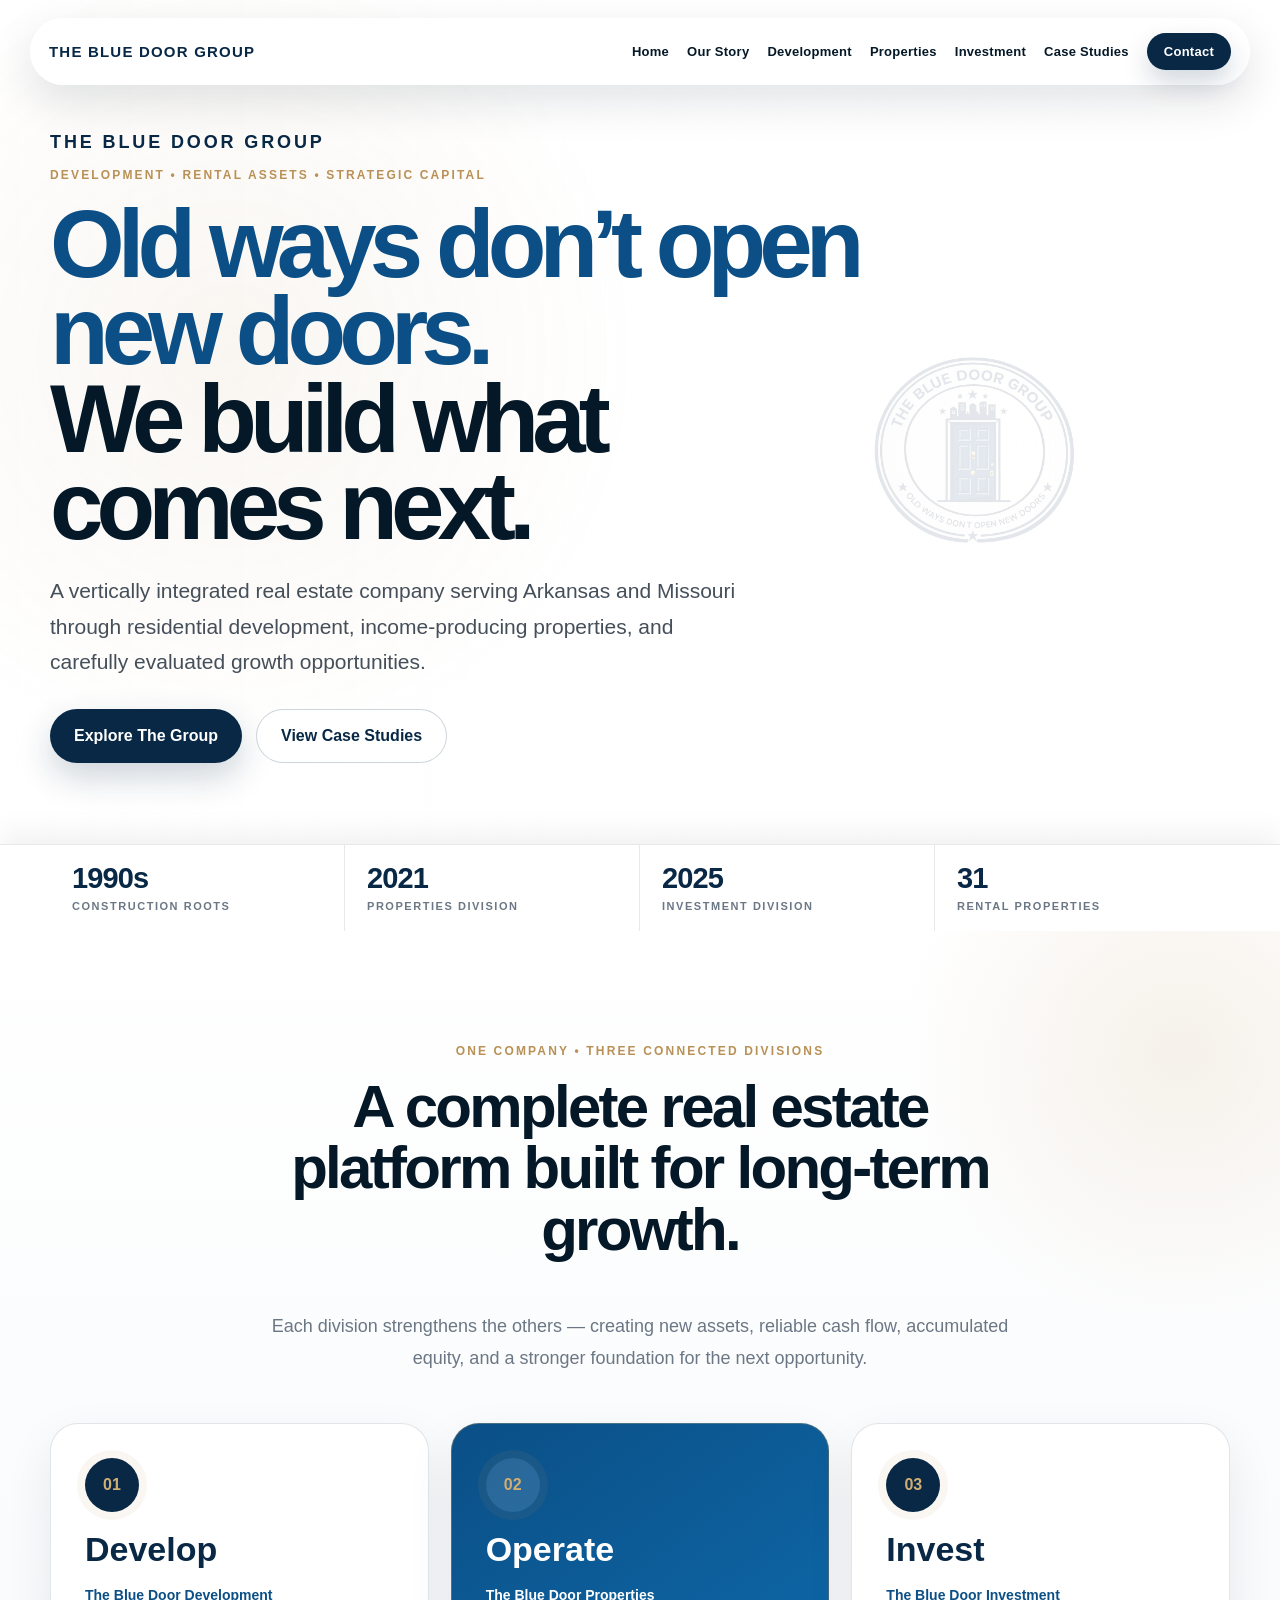
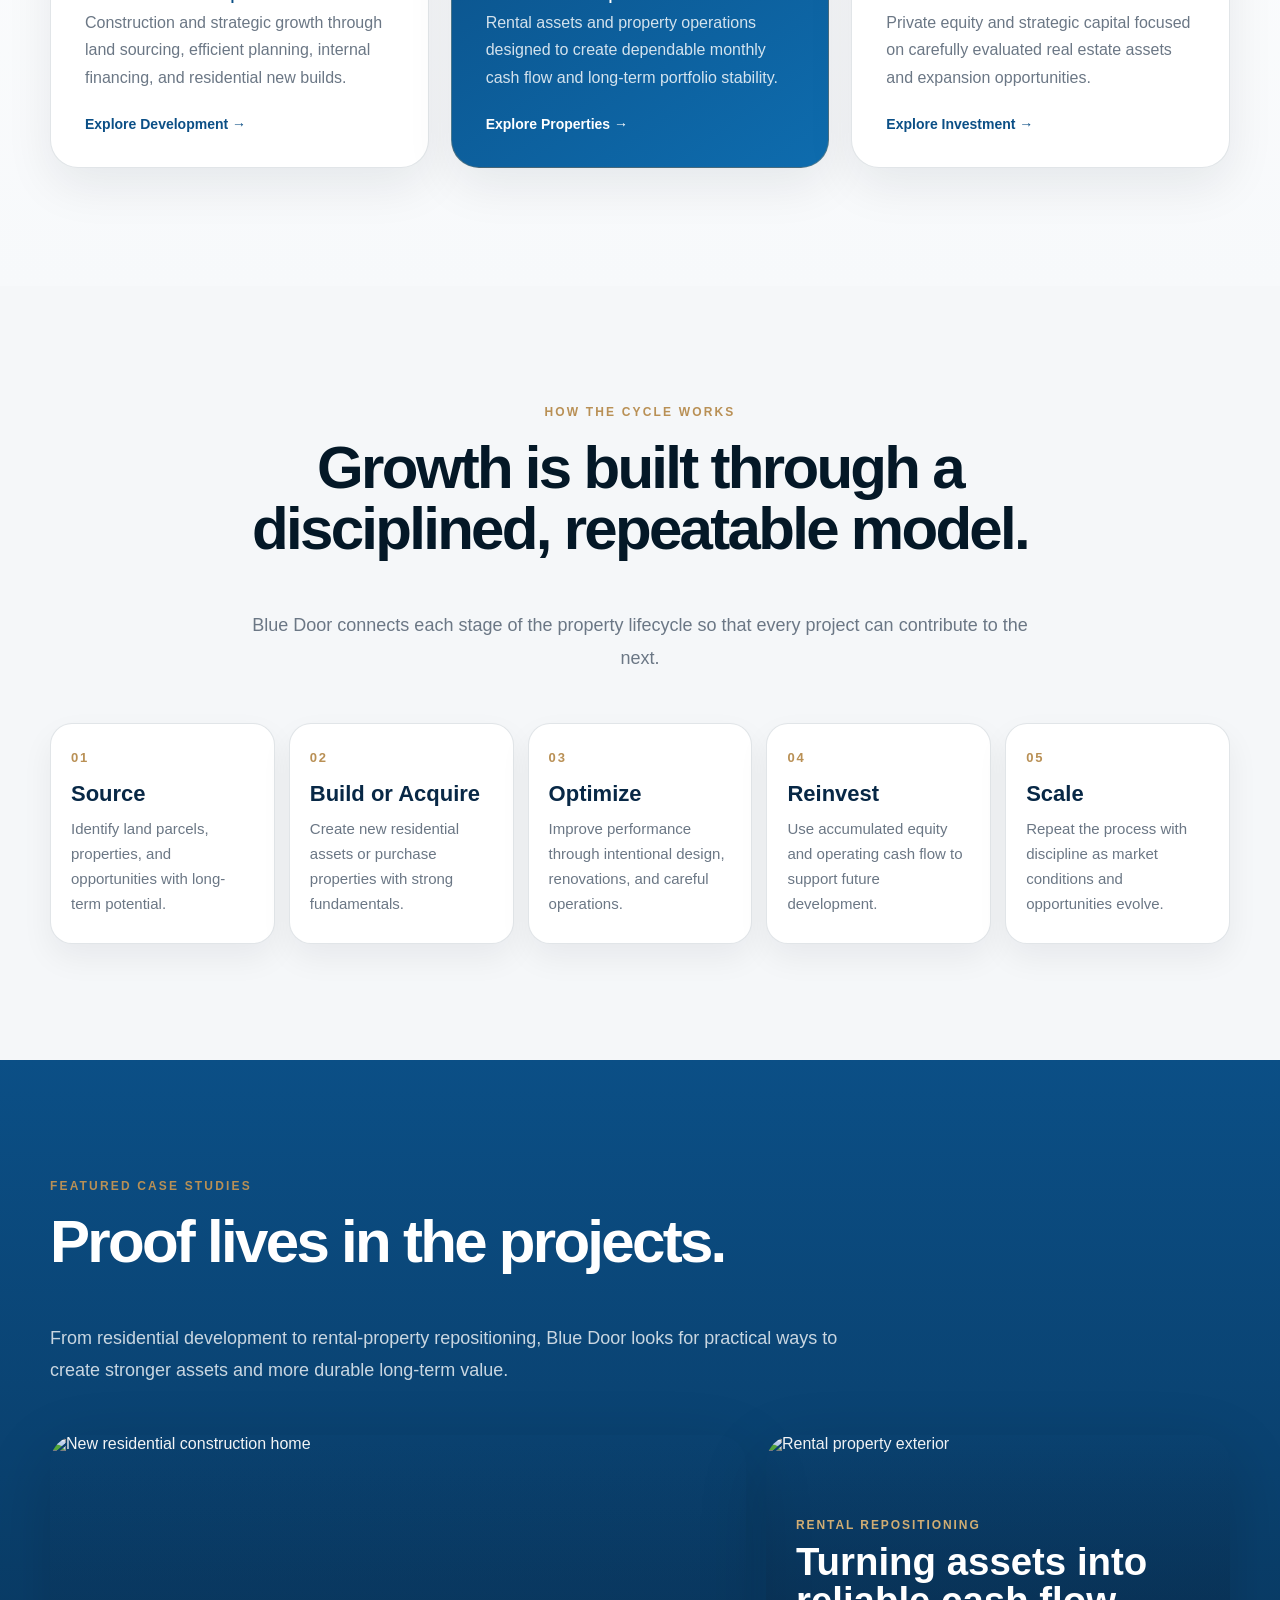
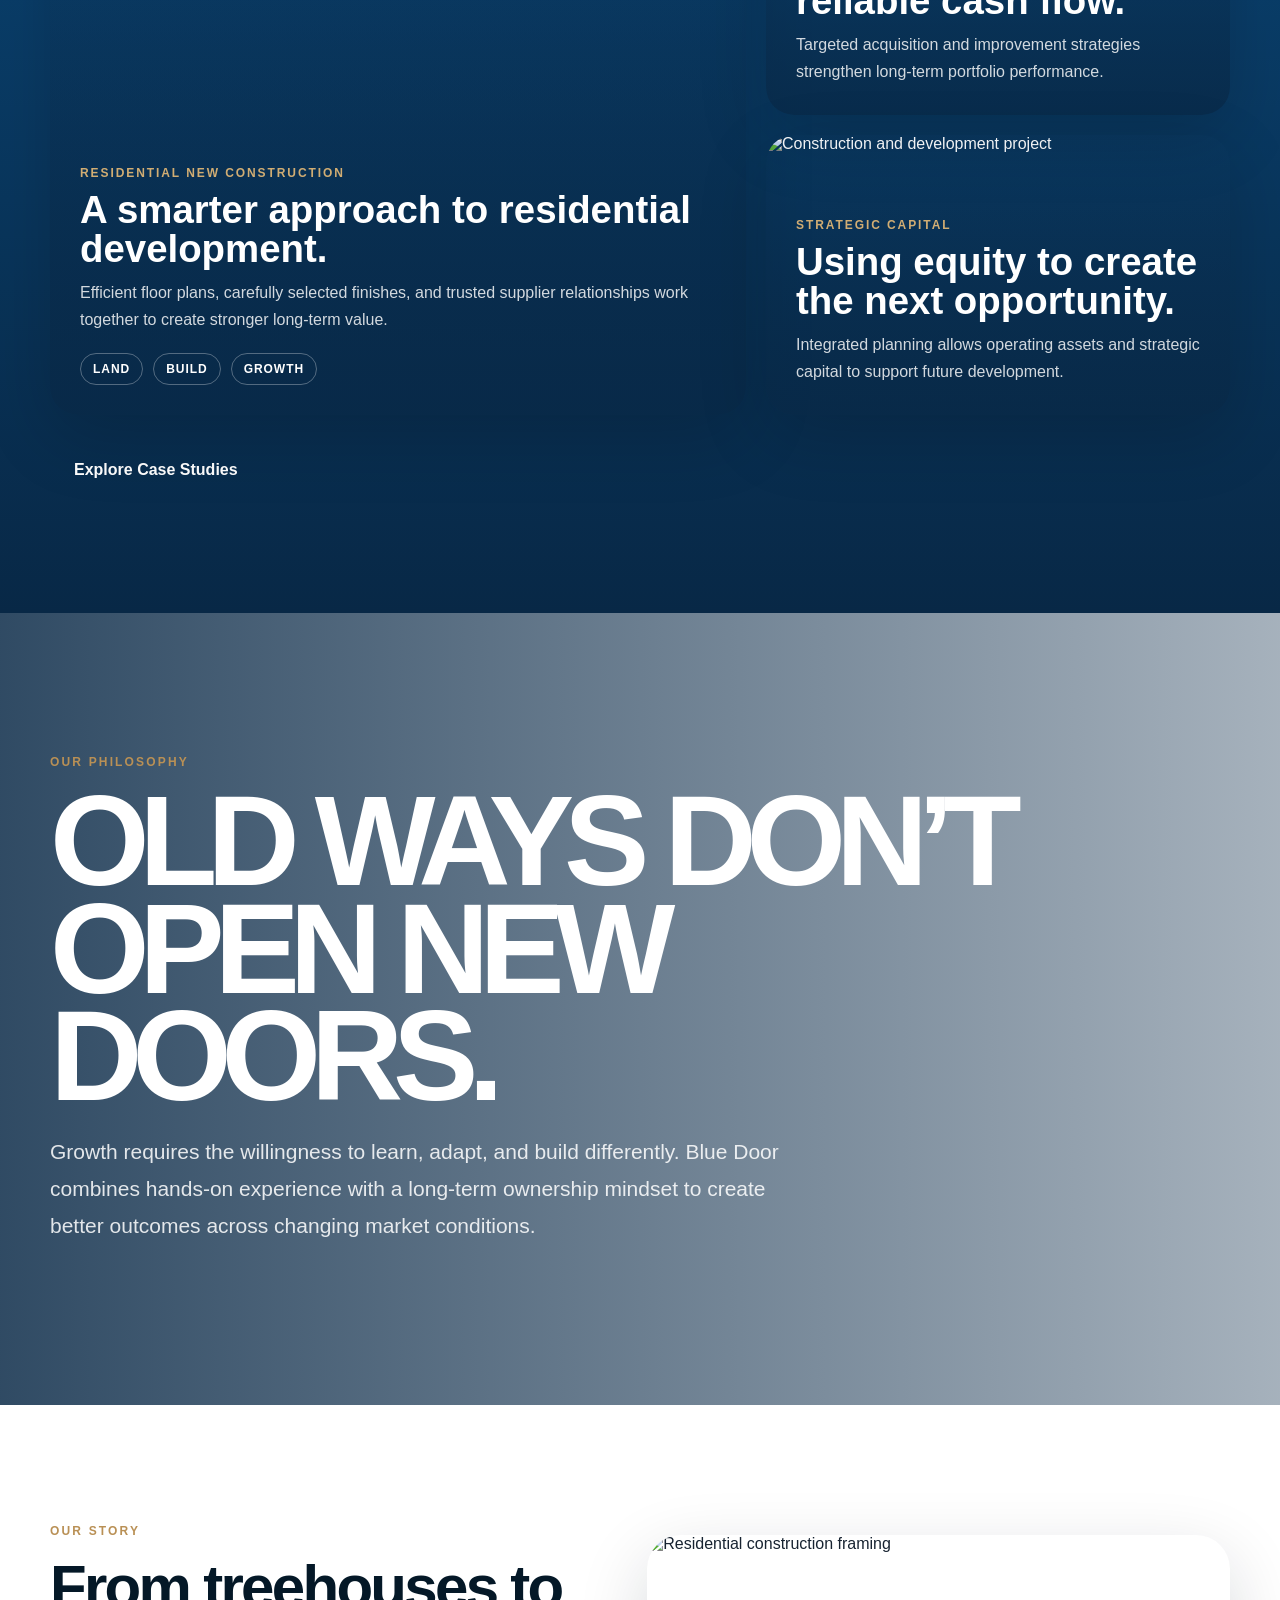
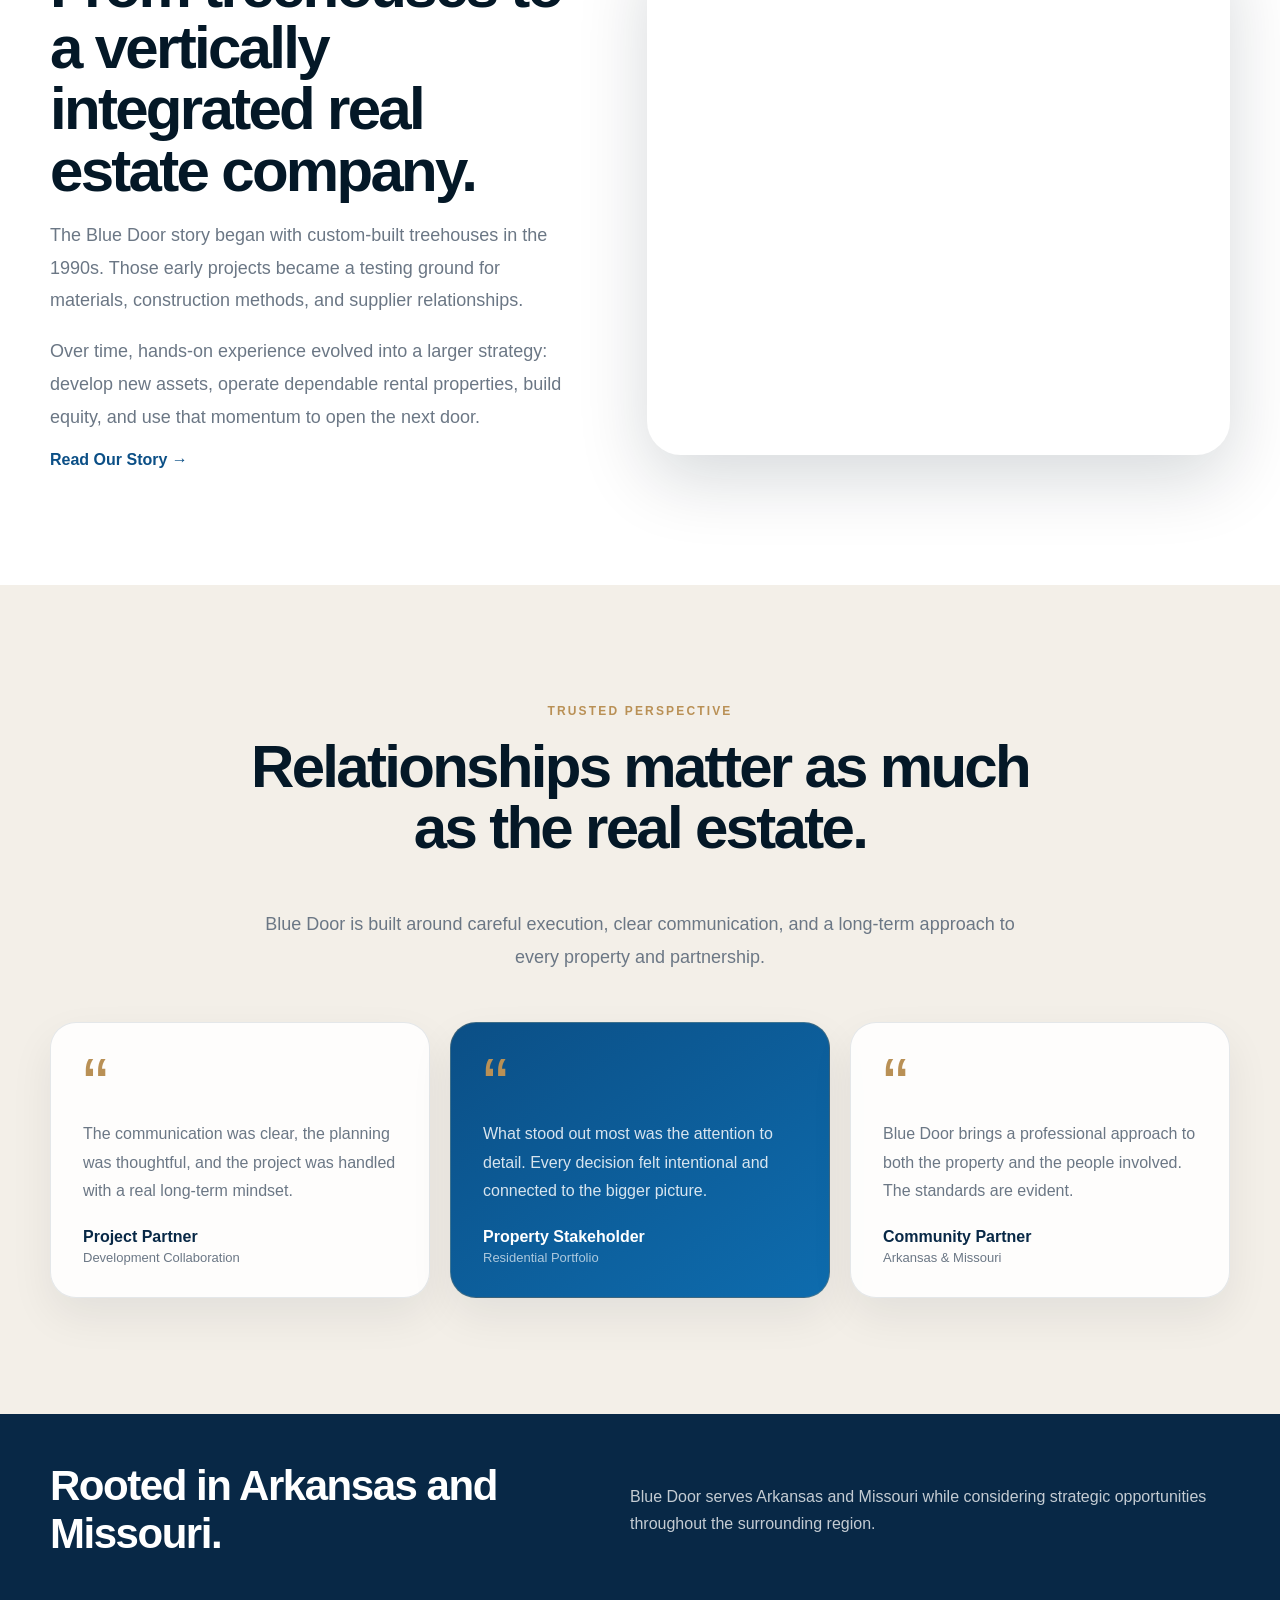
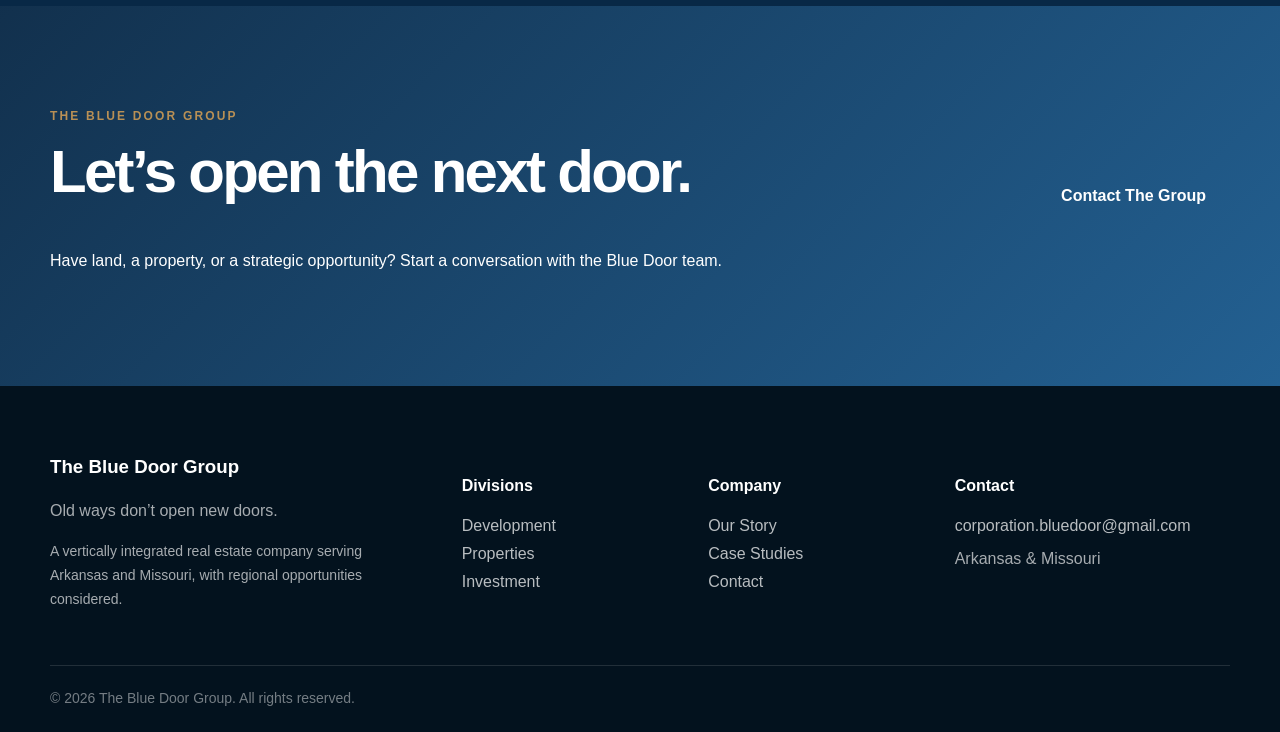
==== commit 49d14e20: "Polish homepage and prepare for custom domain" ====
--- a/index.html
+++ b/index.html
@@ -5,8 +5,8 @@
   <meta name="viewport" content="width=device-width, initial-scale=1.0" />
   <title>The Blue Door Group | Development, Properties & Strategic Capital</title>
   <meta name="description" content="The Blue Door Group is a vertically integrated real estate company serving Arkansas and Missouri through development, rental assets, and strategic investment capital." />
-  <link rel="stylesheet" href="/thebluedoorgroups/assets/css/styles.css" />
-  <link rel="stylesheet" href="/thebluedoorgroups/assets/css/site-overrides.css" />
+  <link rel="stylesheet" href="assets/css/styles.css" />
+  <link rel="stylesheet" href="assets/css/site-overrides.css" />
 </head>
 <body>
   <div id="site-nav"></div>
@@ -15,7 +15,7 @@
     <section class="hero hero-home">
       <div class="hero-bg"></div>
       <div class="hero-overlay"></div>
-      <img class="hero-watermark" src="/thebluedoorgroups/assets/logo.png" alt="" aria-hidden="true">
+      <img class="hero-watermark" src="assets/logo.png" alt="" aria-hidden="true">
       <div class="container hero-layout">
         <div class="hero-copy">
           <div class="hero-company">The Blue Door Group</div>
@@ -91,7 +91,7 @@
         <div class="section-heading">
           <span class="eyebrow">Featured Case Studies</span>
           <h2>Proof lives in the projects.</h2>
-          <p>These sample case studies illustrate the kinds of opportunities Blue Door evaluates and executes. Real project photography and verified details will replace the demo content before launch.</p>
+          <p>From residential development to rental-property repositioning, Blue Door looks for practical ways to create stronger assets and more durable long-term value.</p>
         </div>
         <div class="case-grid">
           <article class="case-card case-card-large">
@@ -158,26 +158,26 @@
         <div class="section-heading centered-heading">
           <span class="eyebrow">Trusted Perspective</span>
           <h2>Relationships matter as much as the real estate.</h2>
-          <p>These sample review cards show how future testimonials will appear once the client provides approved wording.</p>
+          <p>Blue Door is built around careful execution, clear communication, and a long-term approach to every property and partnership.</p>
         </div>
         <div class="testimonial-grid">
           <article class="testimonial-card">
             <div class="quote-mark">“</div>
             <p>The communication was clear, the planning was thoughtful, and the project was handled with a real long-term mindset.</p>
-            <strong>Sample Project Partner</strong>
-            <span>Demo review — replace before launch</span>
+            <strong>Project Partner</strong>
+            <span>Development Collaboration</span>
           </article>
           <article class="testimonial-card featured-testimonial">
             <div class="quote-mark">“</div>
             <p>What stood out most was the attention to detail. Every decision felt intentional and connected to the bigger picture.</p>
-            <strong>Sample Property Stakeholder</strong>
-            <span>Demo review — replace before launch</span>
+            <strong>Property Stakeholder</strong>
+            <span>Residential Portfolio</span>
           </article>
           <article class="testimonial-card">
             <div class="quote-mark">“</div>
             <p>Blue Door brings a professional approach to both the property and the people involved. The standards are evident.</p>
-            <strong>Sample Community Partner</strong>
-            <span>Demo review — replace before launch</span>
+            <strong>Community Partner</strong>
+            <span>Arkansas & Missouri</span>
           </article>
         </div>
       </div>
@@ -203,6 +203,6 @@
   </main>
 
   <div id="site-footer"></div>
-  <script src="/thebluedoorgroups/assets/js/main.js"></script>
+  <script src="assets/js/main.js"></script>
 </body>
 </html>
--- a/assets/css/styles.css
+++ b/assets/css/styles.css
@@ -0,0 +1,183 @@
+/* ===== PART 1 START: GLOBAL + HERO ===== */
+:root {
+  --navy: #082846;
+  --navy-dark: #041827;
+  --navy-deep: #02111c;
+  --blue: #0b4f86;
+  --brass: #b99055;
+  --brass-light: #d1ad73;
+  --cream: #f3efe8;
+  --light: #f5f7f9;
+  --white: #ffffff;
+  --text: #172331;
+  --muted: #6b7785;
+  --border: rgba(8, 40, 70, 0.12);
+  --shadow: 0 24px 70px rgba(4, 24, 39, 0.16);
+}
+
+* { box-sizing: border-box; }
+html { scroll-behavior: smooth; }
+body { margin: 0; font-family: Inter, Arial, sans-serif; color: var(--text); background: var(--white); }
+img { max-width: 100%; display: block; }
+a { color: inherit; text-decoration: none; }
+.container { width: min(1180px, calc(100% - 40px)); margin: 0 auto; }
+
+.site-header { position: fixed; top: 18px; left: 50%; transform: translateX(-50%); width: min(1220px, calc(100% - 28px)); z-index: 50; display: flex; align-items: center; justify-content: space-between; padding: 14px 18px; border: 1px solid rgba(255,255,255,.34); border-radius: 999px; background: rgba(255,255,255,.9); backdrop-filter: blur(20px); color: var(--navy-dark); box-shadow: 0 16px 44px rgba(4,24,39,.12); }
+.brand-text { display: flex; align-items: center; }
+.brand-name { font-size: 15px; font-weight: 900; letter-spacing: .08em; text-transform: uppercase; color: var(--navy); }
+.site-nav { display: flex; align-items: center; gap: 18px; font-size: 13px; font-weight: 800; letter-spacing: .02em; }
+.site-nav a { transition: color .25s ease, transform .25s ease; }
+.site-nav a:hover { color: var(--blue); transform: translateY(-1px); }
+.nav-cta { padding: 11px 17px; border-radius: 999px; background: var(--navy); color: white !important; box-shadow: 0 12px 26px rgba(8,40,70,.18); }
+.nav-toggle { display: none; background: none; border: 0; color: var(--navy-dark); font-size: 26px; }
+
+.hero { min-height: 100vh; position: relative; display: flex; align-items: center; color: var(--navy-dark); overflow: hidden; }
+.hero-bg { position: absolute; inset: 0; background: linear-gradient(90deg, rgba(255,255,255,.99), rgba(255,255,255,.93) 44%, rgba(255,255,255,.65) 72%, rgba(255,255,255,.26)), url("https://images.unsplash.com/photo-1600585154340-be6161a56a0c?auto=format&fit=crop&w=2200&q=88") center/cover; }
+.hero-overlay { position: absolute; inset: 0; background: radial-gradient(circle at 18% 38%, rgba(185,144,85,.08), transparent 34%), linear-gradient(180deg, rgba(255,255,255,.02), transparent 64%, rgba(255,255,255,.14)); }
+.hero-watermark { position: absolute; right: 7vw; top: 50%; width: min(34vw, 470px); transform: translateY(-52%); opacity: .11; z-index: 1; pointer-events: none; filter: saturate(.9); }
+.hero-layout { position: relative; z-index: 2; display: grid; grid-template-columns: minmax(0, 1fr); align-items: center; min-height: 100vh; padding-top: 132px; padding-bottom: 168px; }
+.hero-copy { max-width: 840px; }
+.hero-company { margin-bottom: 12px; color: var(--navy); font-size: 18px; font-weight: 900; letter-spacing: .16em; text-transform: uppercase; }
+.eyebrow { display: inline-block; margin-bottom: 18px; color: var(--brass); font-weight: 900; font-size: 12px; letter-spacing: .18em; text-transform: uppercase; }
+h1, h2, h3, p { margin-top: 0; }
+h1 { font-size: clamp(58px, 7.5vw, 106px); line-height: .91; letter-spacing: -.072em; max-width: 930px; margin-bottom: 24px; }
+.hero-kicker { display: inline-block; color: var(--blue); }
+.hero p { max-width: 690px; margin-bottom: 0; font-size: 21px; line-height: 1.68; color: rgba(23,35,49,.8); }
+.hero-actions { display: flex; gap: 14px; flex-wrap: wrap; margin-top: 30px; }
+.btn { display: inline-flex; align-items: center; justify-content: center; min-height: 54px; padding: 0 24px; border-radius: 999px; font-weight: 900; transition: transform .25s ease, box-shadow .25s ease, background .25s ease; }
+.btn:hover { transform: translateY(-2px); }
+.btn-primary { background: var(--navy); color: white; box-shadow: 0 14px 34px rgba(8,40,70,.2); }
+.btn-primary:hover { background: var(--blue); }
+.btn-secondary { border: 1px solid rgba(8,40,70,.2); color: var(--navy); background: rgba(255,255,255,.78); }
+.hero-stats-wrap { position: absolute; left: 0; right: 0; bottom: 0; z-index: 3; background: rgba(255,255,255,.9); border-top: 1px solid rgba(8,40,70,.1); backdrop-filter: blur(16px); box-shadow: 0 -10px 28px rgba(4,24,39,.06); }
+.hero-stats { display: grid; grid-template-columns: repeat(4, 1fr); }
+.hero-stats div { padding: 19px 22px; border-right: 1px solid rgba(8,40,70,.1); }
+.hero-stats div:last-child { border-right: 0; }
+.hero-stats strong { display: block; color: var(--navy); font-size: 29px; line-height: 1; letter-spacing: -.03em; }
+.hero-stats span { display: block; margin-top: 7px; color: var(--muted); font-size: 11px; font-weight: 900; letter-spacing: .14em; text-transform: uppercase; }
+/* ===== PART 1 END ===== */
+
+/* ===== PART 2 START: HOMEPAGE SECTIONS ===== */
+.section { padding: 116px 0; }
+.section.light { background: var(--light); }
+.centered-heading { margin-left: auto; margin-right: auto; text-align: center; }
+.section-heading { max-width: 790px; margin-bottom: 48px; }
+.section-heading h2, .leadership-copy h2, .cta-inner h2 { font-size: clamp(36px, 5vw, 60px); line-height: 1.02; letter-spacing: -.045em; color: var(--navy-dark); }
+.section-heading p, .leadership-copy p { font-size: 18px; line-height: 1.82; color: var(--muted); }
+
+.model-section { position: relative; padding: 110px 0 118px; background: linear-gradient(180deg, #fff, #f7f9fb); overflow: hidden; }
+.model-section::before { content: ""; position: absolute; width: 560px; height: 560px; right: -180px; top: -160px; border-radius: 50%; background: radial-gradient(circle, rgba(185,144,85,.12), transparent 70%); }
+.model-grid { position: relative; display: grid; grid-template-columns: repeat(3, 1fr); gap: 22px; }
+.model-card { position: relative; padding: 34px; border: 1px solid var(--border); border-radius: 28px; background: white; box-shadow: 0 18px 48px rgba(4,24,39,.08); transition: transform .3s ease, box-shadow .3s ease, border-color .3s ease; }
+.model-card:hover { transform: translateY(-8px); box-shadow: 0 30px 74px rgba(4,24,39,.15); border-color: rgba(185,144,85,.45); }
+.featured-model { background: linear-gradient(145deg, #0b4f86, #0e6cae); color: white; border-color: rgba(185,144,85,.34); }
+.model-card span { display: inline-flex; align-items: center; justify-content: center; width: 54px; height: 54px; border-radius: 50%; background: var(--navy); color: var(--brass-light); font-weight: 900; margin-bottom: 18px; box-shadow: 0 0 0 8px rgba(185,144,85,.08); }
+.featured-model span { background: rgba(255,255,255,.12); }
+.model-card h3 { margin-bottom: 12px; font-size: 34px; color: var(--navy); }
+.featured-model h3 { color: white; }
+.model-card p { min-height: 112px; margin-bottom: 22px; color: var(--muted); line-height: 1.72; }
+.featured-model p { color: rgba(255,255,255,.82); }
+.model-card strong { color: var(--blue); font-size: 14px; }
+.featured-model strong { color: white; }
+
+.case-studies-section { background: linear-gradient(180deg, #0b4f86, #082846); color: white; }
+.case-studies-section .section-heading h2 { color: white; }
+.case-studies-section .section-heading p { color: rgba(255,255,255,.78); }
+.case-grid { display: grid; grid-template-columns: 1.2fr .8fr; grid-template-rows: repeat(2, minmax(250px, 1fr)); gap: 20px; }
+.case-card { position: relative; min-height: 280px; overflow: hidden; border-radius: 28px; box-shadow: 0 22px 70px rgba(0,0,0,.16); }
+.case-card-large { grid-row: span 2; min-height: 580px; }
+.case-card img { width: 100%; height: 100%; object-fit: cover; transition: transform .45s ease; }
+.case-card:hover img { transform: scale(1.06); }
+.case-overlay { position: absolute; inset: 0; background: linear-gradient(180deg, rgba(8,40,70,.04), rgba(8,40,70,.78)); }
+.case-content { position: absolute; left: 0; right: 0; bottom: 0; padding: 30px; z-index: 1; }
+.case-content span { display: block; margin-bottom: 10px; color: var(--brass-light); font-size: 12px; font-weight: 900; letter-spacing: .16em; text-transform: uppercase; }
+.case-content h3 { max-width: 640px; margin-bottom: 10px; font-size: clamp(28px, 3vw, 44px); line-height: 1.02; }
+.case-content p { max-width: 620px; margin-bottom: 0; color: rgba(255,255,255,.82); line-height: 1.7; }
+.case-meta { display: flex; gap: 10px; flex-wrap: wrap; margin-top: 20px; }
+.case-meta strong { padding: 8px 12px; border: 1px solid rgba(255,255,255,.3); border-radius: 999px; font-size: 12px; letter-spacing: .08em; text-transform: uppercase; }
+
+.quote-feature { position: relative; min-height: 88vh; display: flex; align-items: center; overflow: hidden; color: white; }
+.quote-feature-bg { position: absolute; inset: 0; background: linear-gradient(90deg, rgba(8,40,70,.84), rgba(8,40,70,.36)), url("https://images.unsplash.com/photo-1486406146926-c627a92ad1ab?auto=format&fit=crop&w=2200&q=88") center/cover; }
+.quote-feature-content { position: relative; z-index: 1; padding: 90px 0; }
+.quote-feature h2 { max-width: 980px; margin-bottom: 24px; font-size: clamp(68px, 10vw, 154px); line-height: .84; letter-spacing: -.08em; color: white; text-transform: uppercase; }
+.quote-feature p { max-width: 760px; font-size: 21px; line-height: 1.76; color: rgba(255,255,255,.86); }
+
+.testimonials-section { background: var(--cream); }
+.testimonial-grid { display: grid; grid-template-columns: repeat(3, 1fr); gap: 20px; }
+.testimonial-card { position: relative; padding: 32px; border: 1px solid rgba(8,40,70,.1); border-radius: 26px; background: rgba(255,255,255,.86); box-shadow: 0 18px 44px rgba(4,24,39,.07); }
+.featured-testimonial { background: linear-gradient(145deg, #0b4f86, #0e6cae); color: white; border-color: rgba(185,144,85,.28); }
+.quote-mark { margin-bottom: 4px; color: var(--brass); font-size: 76px; line-height: .8; }
+.testimonial-card p { color: var(--muted); line-height: 1.8; }
+.featured-testimonial p { color: rgba(255,255,255,.84); }
+.testimonial-card strong, .testimonial-card span { display: block; }
+.testimonial-card strong { margin-top: 22px; color: var(--navy); }
+.featured-testimonial strong { color: white; }
+.testimonial-card span { margin-top: 4px; color: var(--muted); font-size: 13px; }
+.featured-testimonial span { color: rgba(255,255,255,.66); }
+
+.portfolio-grid { display: grid; grid-template-columns: 1.25fr .75fr; grid-template-rows: repeat(2, minmax(240px, 1fr)); gap: 20px; }
+.portfolio-card { position: relative; min-height: 260px; overflow: hidden; border-radius: 28px; box-shadow: var(--shadow); color: white; }
+.large-card { grid-row: span 2; min-height: 540px; }
+.portfolio-card img { width: 100%; height: 100%; object-fit: cover; transition: transform .45s ease; }
+.portfolio-card::after { content: ""; position: absolute; inset: 0; background: linear-gradient(180deg, rgba(8,40,70,.06), rgba(8,40,70,.82)); }
+.portfolio-card:hover img { transform: scale(1.06); }
+.portfolio-card div { position: absolute; left: 0; right: 0; bottom: 0; z-index: 1; padding: 28px; }
+.portfolio-card span { display: block; color: var(--brass-light); font-size: 12px; text-transform: uppercase; letter-spacing: .16em; font-weight: 900; margin-bottom: 8px; }
+.portfolio-card h3 { font-size: clamp(26px, 3vw, 42px); margin-bottom: 8px; }
+.portfolio-card p { max-width: 540px; margin-bottom: 0; color: rgba(255,255,255,.8); line-height: 1.65; }
+
+.leadership-section { background: white; }
+.leadership-grid { display: grid; grid-template-columns: .95fr 1.05fr; gap: 70px; align-items: center; }
+.leadership-image img { width: 100%; min-height: 520px; object-fit: cover; border-radius: 34px; box-shadow: var(--shadow); }
+.text-link { color: var(--blue); font-weight: 900; }
+
+.standards-section { background: linear-gradient(180deg, #f7f9fb, #eef3f6); }
+.trust-grid { display: grid; grid-template-columns: repeat(3, 1fr); gap: 22px; }
+.trust-card { background: white; border: 1px solid var(--border); padding: 34px; border-radius: 28px; box-shadow: 0 18px 40px rgba(4,24,39,.08); }
+.trust-card h3 { color: var(--navy); font-size: 24px; }
+.trust-card p { color: var(--muted); line-height: 1.75; }
+
+.cta-band { padding: 100px 0; background: linear-gradient(135deg, rgba(8,40,70,.96), rgba(11,79,134,.9)), url("https://images.unsplash.com/photo-1486406146926-c627a92ad1ab?auto=format&fit=crop&w=1800&q=80") center/cover; color: white; }
+.cta-inner { display: flex; justify-content: space-between; align-items: center; gap: 30px; }
+.cta-inner h2 { color: white; max-width: 780px; }
+
+.site-footer { background: #03121e; color: white; padding: 70px 0 26px; }
+.footer-grid { display: grid; grid-template-columns: 1.4fr .8fr .8fr; gap: 40px; }
+.site-footer p { color: rgba(255,255,255,.65); line-height: 1.7; }
+.site-footer a { display: block; color: rgba(255,255,255,.72); margin: 10px 0; }
+.site-footer a:hover { color: var(--brass-light); }
+.footer-bottom { width: min(1180px, calc(100% - 40px)); margin: 40px auto 0; padding-top: 24px; border-top: 1px solid rgba(255,255,255,.12); color: rgba(255,255,255,.45); font-size: 14px; }
+
+@media (max-width: 1080px) {
+  .site-nav { gap: 14px; font-size: 12px; }
+  .brand-name { font-size: 13px; }
+  .hero-watermark { right: -40px; width: 430px; opacity: .075; }
+}
+
+@media (max-width: 900px) {
+  .site-header { top: 12px; padding: 12px 14px; }
+  .brand-name { font-size: 12px; letter-spacing: .06em; }
+  .nav-toggle { display: block; }
+  .site-nav { position: absolute; top: 62px; left: 0; right: 0; display: none; flex-direction: column; align-items: stretch; gap: 8px; padding: 18px; border-radius: 24px; background: rgba(255,255,255,.97); color: var(--navy-dark); box-shadow: 0 18px 50px rgba(0,0,0,.16); }
+  .site-nav a { padding: 10px 8px; }
+  .site-nav.active { display: flex; }
+  .hero-watermark { right: -120px; top: 57%; width: 360px; opacity: .05; }
+  .hero-layout { min-height: 100vh; padding-top: 124px; padding-bottom: 202px; }
+  .hero-company { font-size: 14px; }
+  .hero p, .quote-feature p { font-size: 18px; }
+  .hero-stats { grid-template-columns: repeat(2, 1fr); }
+  .hero-stats div { padding: 16px 14px; }
+  .hero-stats div:nth-child(2) { border-right: 0; }
+  .hero-stats div:nth-child(-n+2) { border-bottom: 1px solid rgba(8,40,70,.1); }
+  .hero-stats strong { font-size: 23px; }
+  .section, .model-section { padding: 78px 0; }
+  .model-grid, .case-grid, .testimonial-grid, .portfolio-grid, .leadership-grid, .trust-grid, .footer-grid, .cta-inner { grid-template-columns: 1fr; display: grid; }
+  .model-card p { min-height: auto; }
+  .case-grid, .portfolio-grid { grid-template-rows: auto; }
+  .case-card-large, .large-card { grid-row: auto; min-height: 380px; }
+  .case-card, .portfolio-card { min-height: 320px; }
+  .quote-feature { min-height: 72vh; }
+  .quote-feature h2 { font-size: clamp(58px, 16vw, 102px); }
+  .leadership-image img { min-height: 360px; }
+}
+/* ===== PART 2 END ===== */
--- a/assets/css/site-overrides.css
+++ b/assets/css/site-overrides.css
@@ -0,0 +1,5 @@
+/* ===== BLUE DOOR SITE REFINEMENTS ===== */
+.site-nav a.active{color:#0b4f86}.site-nav a.active::after{content:"";position:absolute;left:0;right:0;bottom:-7px;height:2px;border-radius:999px;background:#b99055}.site-nav a{position:relative}.footer-grid{grid-template-columns:1.35fr .75fr .75fr 1fr}.site-footer span{display:block;color:rgba(255,255,255,.65);line-height:1.7}.footer-small{font-size:14px}.process-grid{display:grid;grid-template-columns:repeat(5,1fr);gap:14px}.process-card{padding:26px 20px;border:1px solid rgba(8,40,70,.12);border-radius:22px;background:#fff;box-shadow:0 14px 32px rgba(4,24,39,.06)}.process-card span{display:block;margin-bottom:16px;color:#b99055;font-size:13px;font-weight:900;letter-spacing:.14em}.process-card h3{margin-bottom:9px;color:#082846;font-size:22px}.process-card p{margin-bottom:0;color:#6b7785;font-size:15px;line-height:1.68}.story-grid{display:grid;grid-template-columns:.95fr 1.05fr;gap:70px;align-items:center}.story-copy h2{margin-bottom:18px;color:#041827;font-size:clamp(36px,5vw,60px);line-height:1.02;letter-spacing:-.045em}.story-copy p{color:#6b7785;font-size:18px;line-height:1.82}.story-image img{width:100%;min-height:520px;object-fit:cover;border-radius:34px;box-shadow:0 24px 70px rgba(4,24,39,.16)}.region-strip{padding:48px 0;background:#082846;color:#fff}.region-inner{display:flex;align-items:center;justify-content:space-between;gap:24px}.region-inner h3{margin-bottom:0;font-size:clamp(26px,4vw,42px);letter-spacing:-.035em}.region-inner p{max-width:600px;margin-bottom:0;color:rgba(255,255,255,.76);line-height:1.7}.section-actions{margin-top:30px}.demo-note{margin-top:16px;color:rgba(255,255,255,.68);font-size:13px;line-height:1.6}.case-more{display:flex;justify-content:flex-start;margin-top:28px}.service-tags{display:flex;flex-wrap:wrap;gap:9px;margin-top:18px}.service-tags span{padding:8px 11px;border-radius:999px;background:#f3efe8;color:#6b5637;font-size:12px;font-weight:900;letter-spacing:.05em;text-transform:uppercase}
+@media(max-width:1080px){.process-grid{grid-template-columns:repeat(3,1fr)}}
+@media(max-width:900px){.site-nav a.active::after{display:none}.footer-grid,.process-grid,.story-grid,.region-inner{grid-template-columns:1fr;display:grid}.story-image img{min-height:350px}}
+/* ===== END SITE REFINEMENTS ===== */
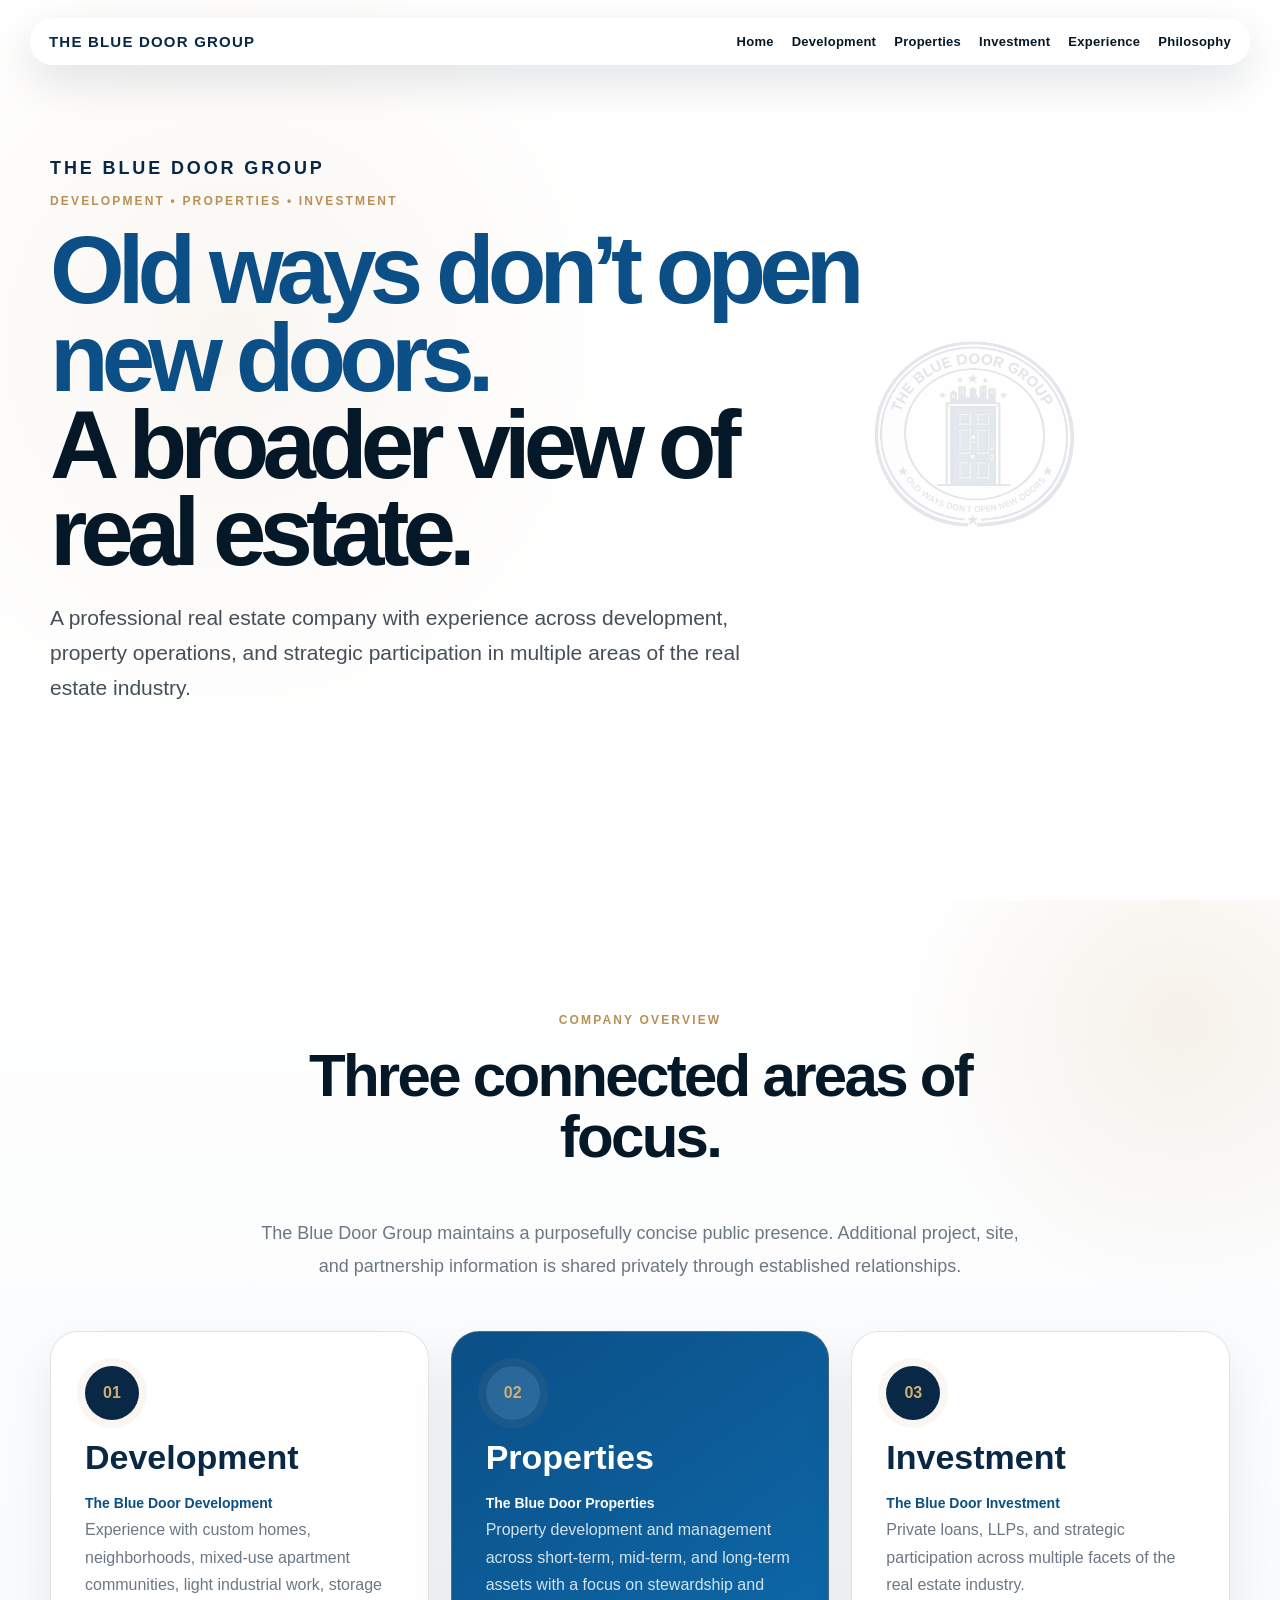
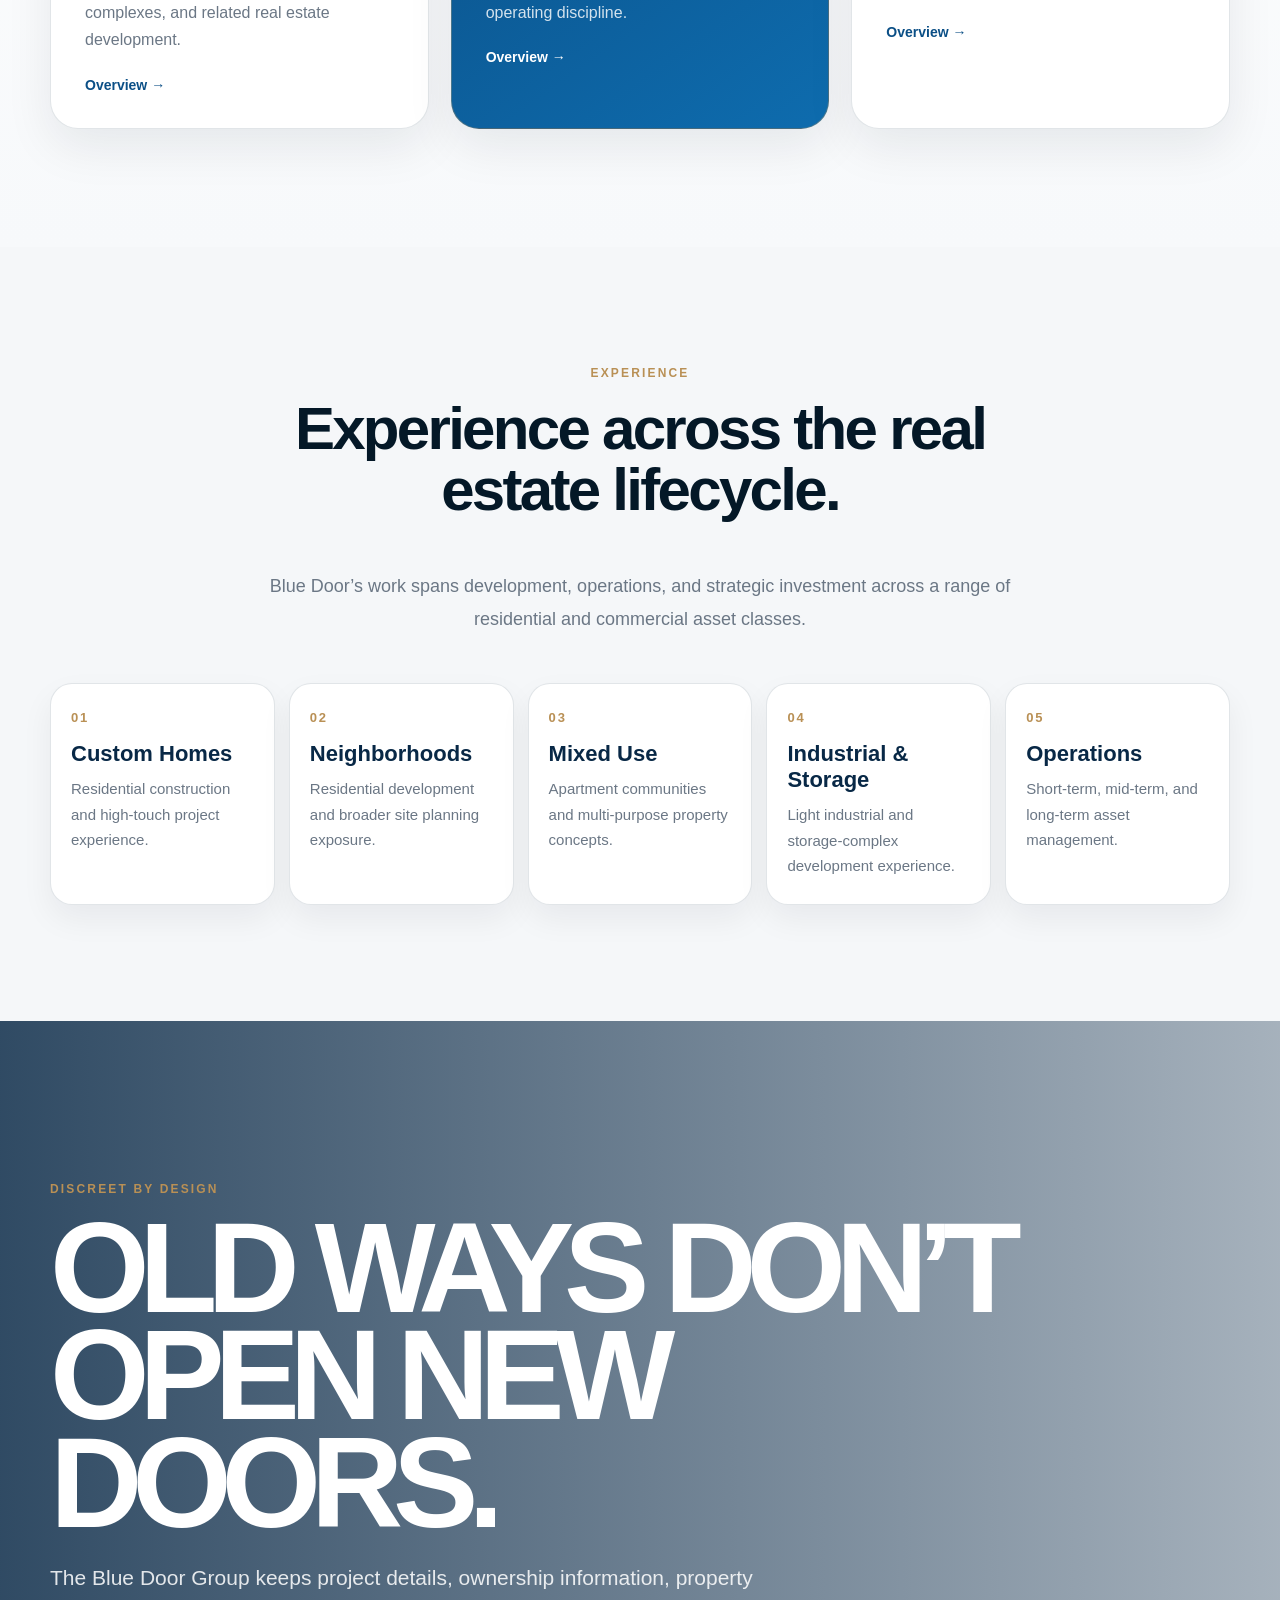
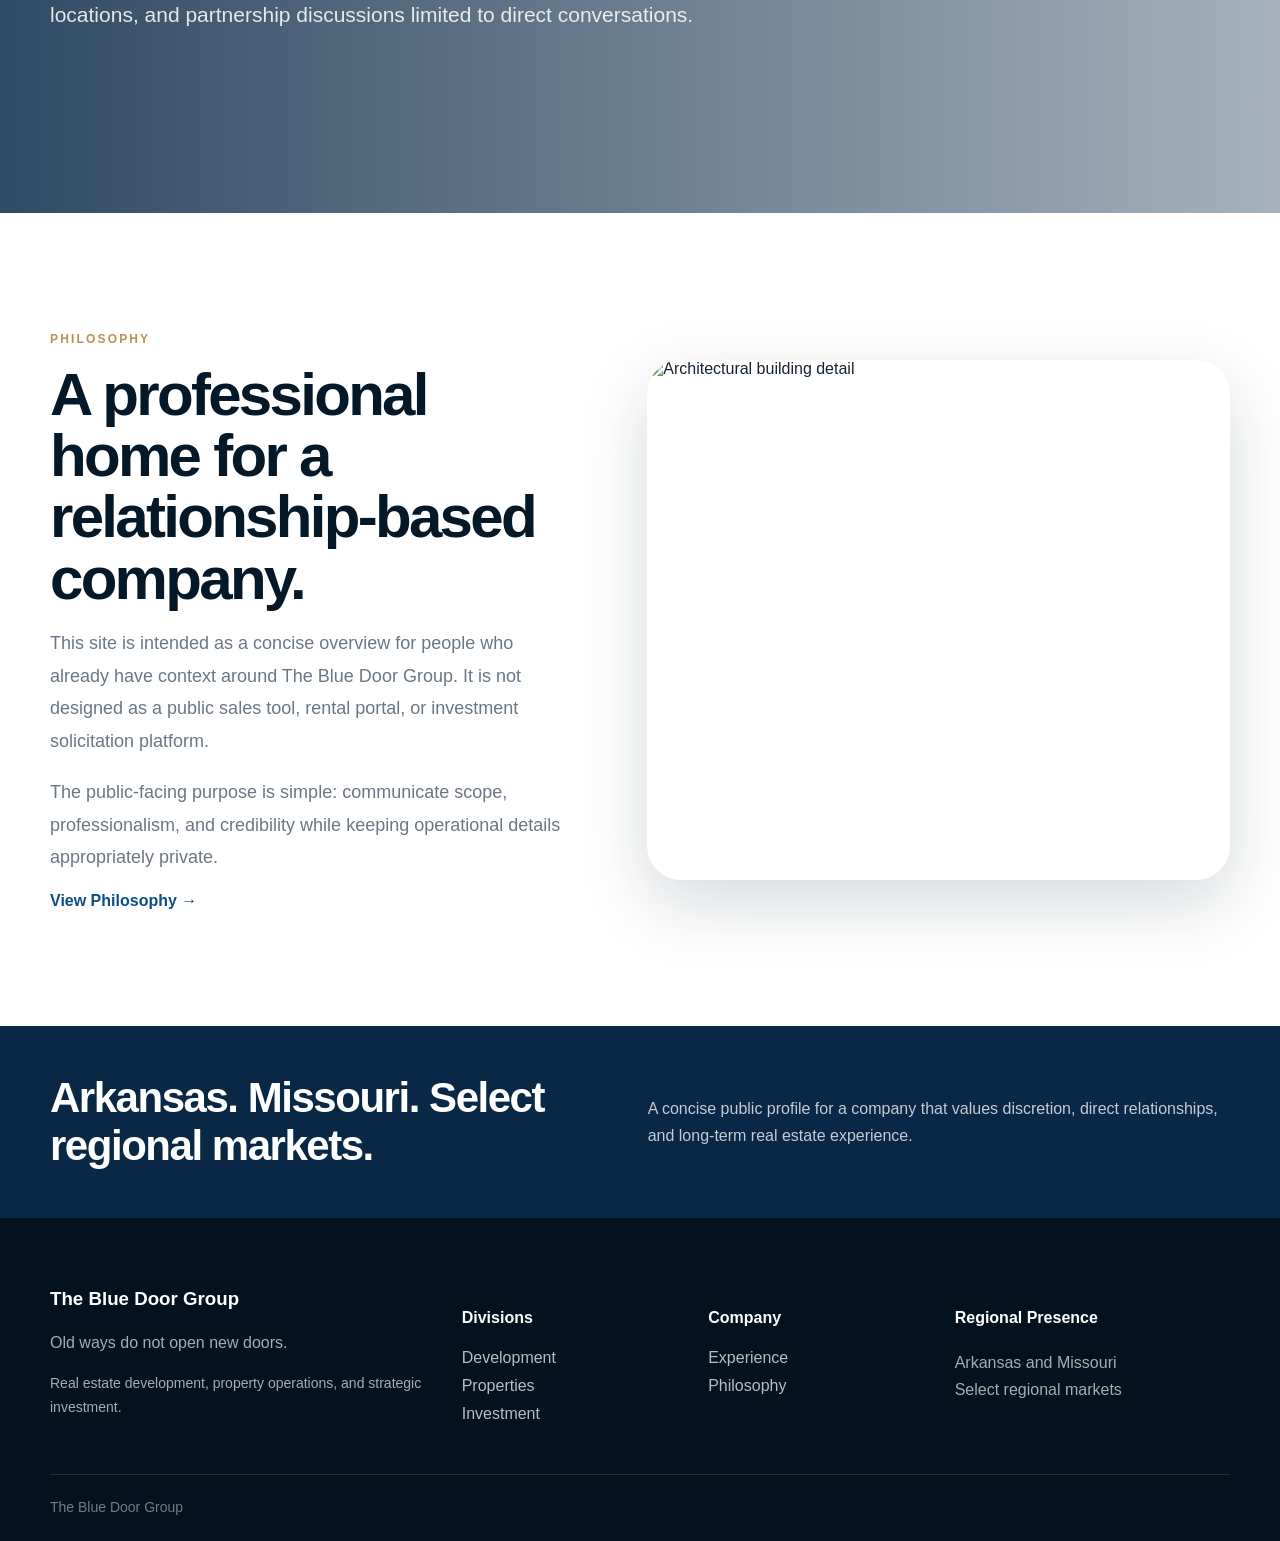
==== commit 1f70b788: "Reframe homepage as discreet professional company profile" ====
--- a/index.html
+++ b/index.html
@@ -3,8 +3,8 @@
 <head>
   <meta charset="UTF-8" />
   <meta name="viewport" content="width=device-width, initial-scale=1.0" />
-  <title>The Blue Door Group | Development, Properties & Strategic Capital</title>
-  <meta name="description" content="The Blue Door Group is a vertically integrated real estate company serving Arkansas and Missouri through development, rental assets, and strategic investment capital." />
+  <title>The Blue Door Group | Real Estate Development & Operations</title>
+  <meta name="description" content="The Blue Door Group is a real estate company with experience across development, property operations, and strategic investment." />
   <link rel="stylesheet" href="assets/css/styles.css" />
   <link rel="stylesheet" href="assets/css/site-overrides.css" />
 </head>
@@ -19,21 +19,9 @@
       <div class="container hero-layout">
         <div class="hero-copy">
           <div class="hero-company">The Blue Door Group</div>
-          <div class="eyebrow">Development • Rental Assets • Strategic Capital</div>
-          <h1><span class="hero-kicker">Old ways don’t open new doors.</span><br>We build what comes next.</h1>
-          <p>A vertically integrated real estate company serving Arkansas and Missouri through residential development, income-producing properties, and carefully evaluated growth opportunities.</p>
-          <div class="hero-actions">
-            <a href="#model" class="btn btn-primary">Explore The Group</a>
-            <a href="/thebluedoorgroups/case-studies/" class="btn btn-secondary">View Case Studies</a>
-          </div>
-        </div>
-      </div>
-      <div class="hero-stats-wrap">
-        <div class="container hero-stats">
-          <div><strong>1990s</strong><span>Construction Roots</span></div>
-          <div><strong>2021</strong><span>Properties Division</span></div>
-          <div><strong>2025</strong><span>Investment Division</span></div>
-          <div><strong>31</strong><span>Rental Properties</span></div>
+          <div class="eyebrow">Development • Properties • Investment</div>
+          <h1><span class="hero-kicker">Old ways don’t open new doors.</span><br>A broader view of real estate.</h1>
+          <p>A professional real estate company with experience across development, property operations, and strategic participation in multiple areas of the real estate industry.</p>
         </div>
       </div>
     </section>
@@ -41,29 +29,29 @@
     <section id="model" class="model-section">
       <div class="container">
         <div class="section-heading centered-heading">
-          <span class="eyebrow">One Company • Three Connected Divisions</span>
-          <h2>A complete real estate platform built for long-term growth.</h2>
-          <p>Each division strengthens the others — creating new assets, reliable cash flow, accumulated equity, and a stronger foundation for the next opportunity.</p>
+          <span class="eyebrow">Company Overview</span>
+          <h2>Three connected areas of focus.</h2>
+          <p>The Blue Door Group maintains a purposefully concise public presence. Additional project, site, and partnership information is shared privately through established relationships.</p>
         </div>
 
         <div class="model-grid">
           <a href="/thebluedoorgroups/development/" class="model-card">
             <span>01</span>
-            <h3>Develop</h3>
-            <p><strong>The Blue Door Development</strong><br>Construction and strategic growth through land sourcing, efficient planning, internal financing, and residential new builds.</p>
-            <strong>Explore Development →</strong>
+            <h3>Development</h3>
+            <p><strong>The Blue Door Development</strong><br>Experience with custom homes, neighborhoods, mixed-use apartment communities, light industrial work, storage complexes, and related real estate development.</p>
+            <strong>Overview →</strong>
           </a>
           <a href="/thebluedoorgroups/properties/" class="model-card featured-model">
             <span>02</span>
-            <h3>Operate</h3>
-            <p><strong>The Blue Door Properties</strong><br>Rental assets and property operations designed to create dependable monthly cash flow and long-term portfolio stability.</p>
-            <strong>Explore Properties →</strong>
+            <h3>Properties</h3>
+            <p><strong>The Blue Door Properties</strong><br>Property development and management across short-term, mid-term, and long-term assets with a focus on stewardship and operating discipline.</p>
+            <strong>Overview →</strong>
           </a>
           <a href="/thebluedoorgroups/investment/" class="model-card">
             <span>03</span>
-            <h3>Invest</h3>
-            <p><strong>The Blue Door Investment</strong><br>Private equity and strategic capital focused on carefully evaluated real estate assets and expansion opportunities.</p>
-            <strong>Explore Investment →</strong>
+            <h3>Investment</h3>
+            <p><strong>The Blue Door Investment</strong><br>Private loans, LLPs, and strategic participation across multiple facets of the real estate industry.</p>
+            <strong>Overview →</strong>
           </a>
         </div>
       </div>
@@ -72,59 +60,16 @@
     <section class="section light">
       <div class="container">
         <div class="section-heading centered-heading">
-          <span class="eyebrow">How The Cycle Works</span>
-          <h2>Growth is built through a disciplined, repeatable model.</h2>
-          <p>Blue Door connects each stage of the property lifecycle so that every project can contribute to the next.</p>
+          <span class="eyebrow">Experience</span>
+          <h2>Experience across the real estate lifecycle.</h2>
+          <p>Blue Door’s work spans development, operations, and strategic investment across a range of residential and commercial asset classes.</p>
         </div>
         <div class="process-grid">
-          <article class="process-card"><span>01</span><h3>Source</h3><p>Identify land parcels, properties, and opportunities with long-term potential.</p></article>
-          <article class="process-card"><span>02</span><h3>Build or Acquire</h3><p>Create new residential assets or purchase properties with strong fundamentals.</p></article>
-          <article class="process-card"><span>03</span><h3>Optimize</h3><p>Improve performance through intentional design, renovations, and careful operations.</p></article>
-          <article class="process-card"><span>04</span><h3>Reinvest</h3><p>Use accumulated equity and operating cash flow to support future development.</p></article>
-          <article class="process-card"><span>05</span><h3>Scale</h3><p>Repeat the process with discipline as market conditions and opportunities evolve.</p></article>
-        </div>
-      </div>
-    </section>
-
-    <section id="case-studies" class="section case-studies-section">
-      <div class="container">
-        <div class="section-heading">
-          <span class="eyebrow">Featured Case Studies</span>
-          <h2>Proof lives in the projects.</h2>
-          <p>From residential development to rental-property repositioning, Blue Door looks for practical ways to create stronger assets and more durable long-term value.</p>
-        </div>
-        <div class="case-grid">
-          <article class="case-card case-card-large">
-            <img src="https://images.unsplash.com/photo-1600585154340-be6161a56a0c?auto=format&fit=crop&w=1500&q=80" alt="New residential construction home">
-            <div class="case-overlay"></div>
-            <div class="case-content">
-              <span>Residential New Construction</span>
-              <h3>A smarter approach to residential development.</h3>
-              <p>Efficient floor plans, carefully selected finishes, and trusted supplier relationships work together to create stronger long-term value.</p>
-              <div class="case-meta"><strong>Land</strong><strong>Build</strong><strong>Growth</strong></div>
-            </div>
-          </article>
-          <article class="case-card">
-            <img src="https://images.unsplash.com/photo-1564013799919-ab600027ffc6?auto=format&fit=crop&w=1200&q=80" alt="Rental property exterior">
-            <div class="case-overlay"></div>
-            <div class="case-content">
-              <span>Rental Repositioning</span>
-              <h3>Turning assets into reliable cash flow.</h3>
-              <p>Targeted acquisition and improvement strategies strengthen long-term portfolio performance.</p>
-            </div>
-          </article>
-          <article class="case-card">
-            <img src="https://images.unsplash.com/photo-1504307651254-35680f356dfd?auto=format&fit=crop&w=1200&q=80" alt="Construction and development project">
-            <div class="case-overlay"></div>
-            <div class="case-content">
-              <span>Strategic Capital</span>
-              <h3>Using equity to create the next opportunity.</h3>
-              <p>Integrated planning allows operating assets and strategic capital to support future development.</p>
-            </div>
-          </article>
-        </div>
-        <div class="case-more">
-          <a href="/thebluedoorgroups/case-studies/" class="btn btn-light">Explore Case Studies</a>
+          <article class="process-card"><span>01</span><h3>Custom Homes</h3><p>Residential construction and high-touch project experience.</p></article>
+          <article class="process-card"><span>02</span><h3>Neighborhoods</h3><p>Residential development and broader site planning exposure.</p></article>
+          <article class="process-card"><span>03</span><h3>Mixed Use</h3><p>Apartment communities and multi-purpose property concepts.</p></article>
+          <article class="process-card"><span>04</span><h3>Industrial & Storage</h3><p>Light industrial and storage-complex development experience.</p></article>
+          <article class="process-card"><span>05</span><h3>Operations</h3><p>Short-term, mid-term, and long-term asset management.</p></article>
         </div>
       </div>
     </section>
@@ -132,72 +77,31 @@
     <section class="quote-feature">
       <div class="quote-feature-bg"></div>
       <div class="container quote-feature-content">
-        <span class="eyebrow">Our Philosophy</span>
+        <span class="eyebrow">Discreet By Design</span>
         <h2>Old ways don’t open new doors.</h2>
-        <p>Growth requires the willingness to learn, adapt, and build differently. Blue Door combines hands-on experience with a long-term ownership mindset to create better outcomes across changing market conditions.</p>
+        <p>The Blue Door Group keeps project details, ownership information, property locations, and partnership discussions limited to direct conversations.</p>
       </div>
     </section>
 
     <section class="section story-preview">
       <div class="container story-grid">
         <div class="story-copy">
-          <span class="eyebrow">Our Story</span>
-          <h2>From treehouses to a vertically integrated real estate company.</h2>
-          <p>The Blue Door story began with custom-built treehouses in the 1990s. Those early projects became a testing ground for materials, construction methods, and supplier relationships.</p>
-          <p>Over time, hands-on experience evolved into a larger strategy: develop new assets, operate dependable rental properties, build equity, and use that momentum to open the next door.</p>
-          <a href="/thebluedoorgroups/our-story/" class="text-link">Read Our Story →</a>
+          <span class="eyebrow">Philosophy</span>
+          <h2>A professional home for a relationship-based company.</h2>
+          <p>This site is intended as a concise overview for people who already have context around The Blue Door Group. It is not designed as a public sales tool, rental portal, or investment solicitation platform.</p>
+          <p>The public-facing purpose is simple: communicate scope, professionalism, and credibility while keeping operational details appropriately private.</p>
+          <a href="/thebluedoorgroups/our-story/" class="text-link">View Philosophy →</a>
         </div>
         <div class="story-image">
-          <img src="https://images.unsplash.com/photo-1503387762-592deb58ef4e?auto=format&fit=crop&w=1400&q=80" alt="Residential construction framing">
-        </div>
-      </div>
-    </section>
-
-    <section class="section testimonials-section">
-      <div class="container">
-        <div class="section-heading centered-heading">
-          <span class="eyebrow">Trusted Perspective</span>
-          <h2>Relationships matter as much as the real estate.</h2>
-          <p>Blue Door is built around careful execution, clear communication, and a long-term approach to every property and partnership.</p>
-        </div>
-        <div class="testimonial-grid">
-          <article class="testimonial-card">
-            <div class="quote-mark">“</div>
-            <p>The communication was clear, the planning was thoughtful, and the project was handled with a real long-term mindset.</p>
-            <strong>Project Partner</strong>
-            <span>Development Collaboration</span>
-          </article>
-          <article class="testimonial-card featured-testimonial">
-            <div class="quote-mark">“</div>
-            <p>What stood out most was the attention to detail. Every decision felt intentional and connected to the bigger picture.</p>
-            <strong>Property Stakeholder</strong>
-            <span>Residential Portfolio</span>
-          </article>
-          <article class="testimonial-card">
-            <div class="quote-mark">“</div>
-            <p>Blue Door brings a professional approach to both the property and the people involved. The standards are evident.</p>
-            <strong>Community Partner</strong>
-            <span>Arkansas & Missouri</span>
-          </article>
+          <img src="https://images.unsplash.com/photo-1486406146926-c627a92ad1ab?auto=format&fit=crop&w=1400&q=80" alt="Architectural building detail">
         </div>
       </div>
     </section>
 
     <section class="region-strip">
       <div class="container region-inner">
-        <h3>Rooted in Arkansas and Missouri.</h3>
-        <p>Blue Door serves Arkansas and Missouri while considering strategic opportunities throughout the surrounding region.</p>
-      </div>
-    </section>
-
-    <section class="cta-band">
-      <div class="container cta-inner">
-        <div>
-          <span class="eyebrow">The Blue Door Group</span>
-          <h2>Let’s open the next door.</h2>
-          <p>Have land, a property, or a strategic opportunity? Start a conversation with the Blue Door team.</p>
-        </div>
-        <a href="/thebluedoorgroups/contact/" class="btn btn-light">Contact The Group</a>
+        <h3>Arkansas. Missouri. Select regional markets.</h3>
+        <p>A concise public profile for a company that values discretion, direct relationships, and long-term real estate experience.</p>
       </div>
     </section>
   </main>
